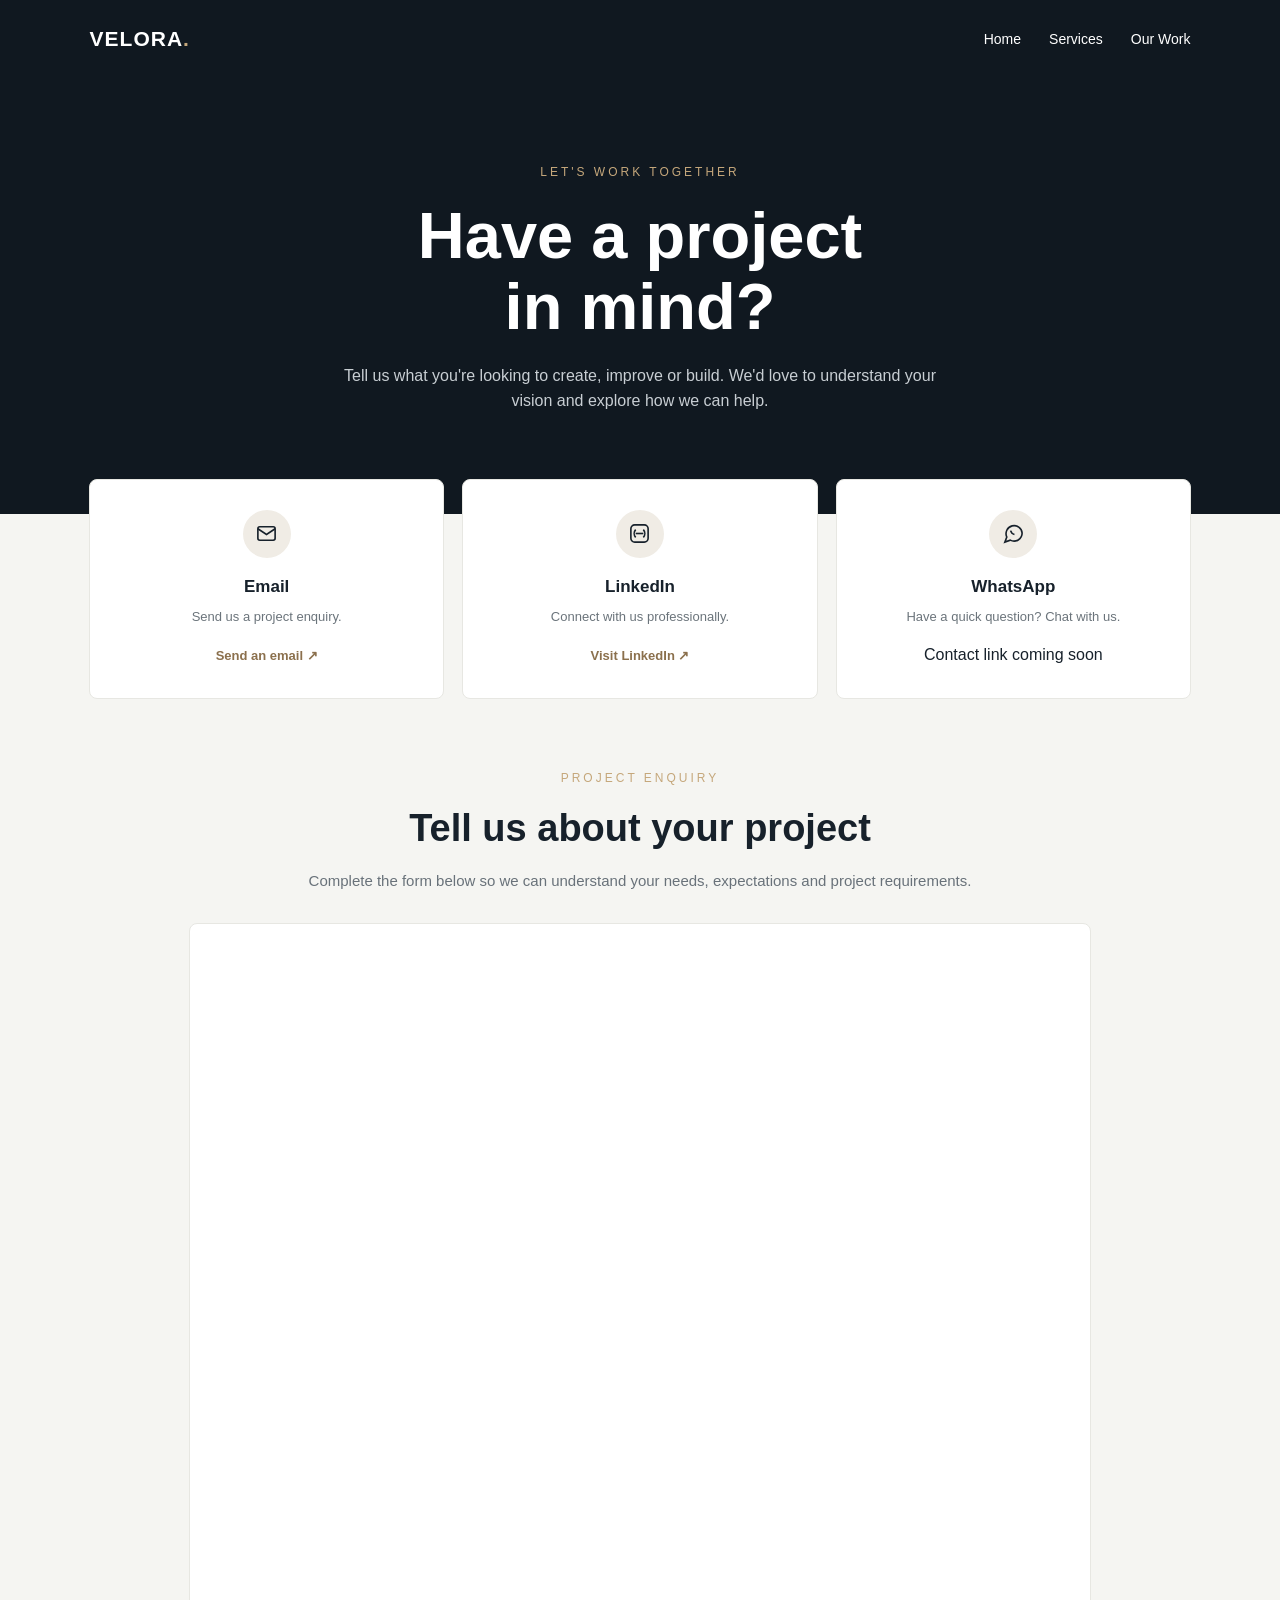
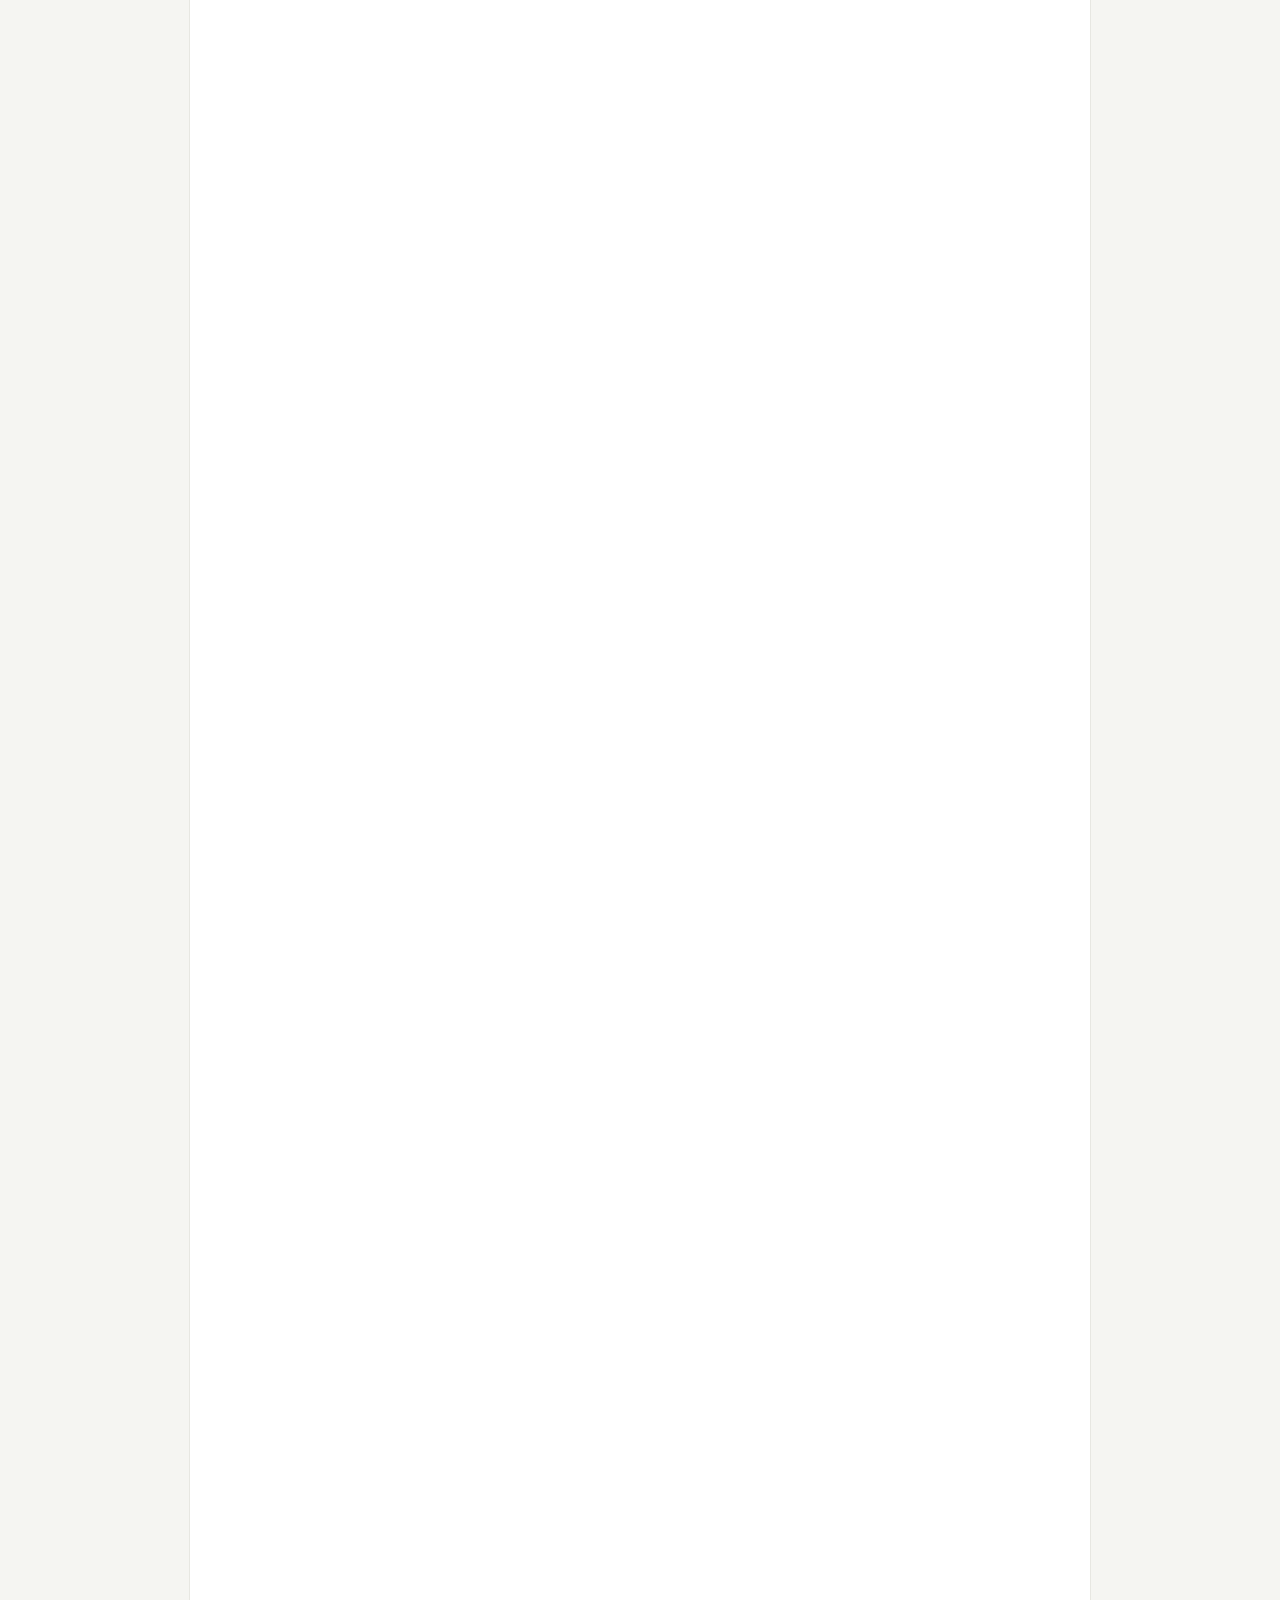
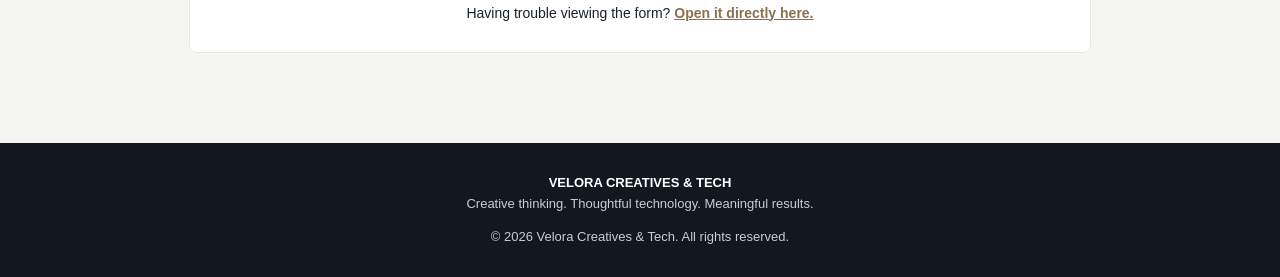
==== contact.html @ 0aeec61a "Create contact page This file contains the complete HTML structure for the contact page, including s" ====
<!DOCTYPE html>
<html lang="en">
<head>
  <meta charset="UTF-8">
  <meta name="viewport" content="width=device-width, initial-scale=1.0">
  <meta name="theme-color" content="#101820">
  <title>Contact | Velora Creatives & Tech</title>
  <meta name="description" content="Start a project with Velora Creatives & Tech. Tell us what you have in mind.">

  <style>
    * {
      margin: 0;
      padding: 0;
      box-sizing: border-box;
    }

    body {
      font-family: Arial, Helvetica, sans-serif;
      background: #f5f5f2;
      color: #17212b;
      line-height: 1.6;
    }

    a {
      color: inherit;
      text-decoration: none;
    }

    .navbar {
      background: #101820;
      color: #fff;
      padding: 22px 7%;
      display: flex;
      justify-content: space-between;
      align-items: center;
    }

    .logo {
      font-size: 21px;
      font-weight: 700;
      letter-spacing: 1px;
    }

    .logo span {
      color: #c5a77b;
    }

    .nav-links {
      display: flex;
      gap: 28px;
      font-size: 14px;
    }

    .nav-links a:hover {
      color: #c5a77b;
    }

    .hero {
      background: #101820;
      color: #fff;
      padding: 85px 7% 100px;
      text-align: center;
    }

    .eyebrow {
      color: #c5a77b;
      text-transform: uppercase;
      letter-spacing: 3px;
      font-size: 12px;
      margin-bottom: 18px;
    }

    .hero h1 {
      font-size: clamp(38px, 6vw, 65px);
      line-height: 1.1;
      margin-bottom: 20px;
    }

    .hero p {
      max-width: 600px;
      margin: auto;
      color: #c8ced3;
      font-size: 16px;
    }

    .contact-section {
      max-width: 1150px;
      margin: -35px auto 70px;
      padding: 0 24px;
      position: relative;
    }

    .contact-grid {
      display: grid;
      grid-template-columns: repeat(3, 1fr);
      gap: 18px;
    }

    .contact-card {
      background: #fff;
      padding: 30px 22px;
      border: 1px solid #e7e7e2;
      border-radius: 8px;
      text-align: center;
    }

    .contact-card .icon {
      width: 48px;
      height: 48px;
      margin: 0 auto 15px;
      display: grid;
      place-items: center;
      border-radius: 50%;
      background: #f0ece5;
      color: #17212b;
    }

    .contact-card svg {
      width: 23px;
      height: 23px;
    }

    .contact-card h3 {
      font-size: 17px;
      margin-bottom: 7px;
    }

    .contact-card p {
      color: #6b747b;
      font-size: 13px;
      margin-bottom: 14px;
    }

    .contact-card a.action {
      color: #8b704d;
      font-size: 13px;
      font-weight: 700;
    }

    .form-section {
      max-width: 950px;
      margin: 0 auto 90px;
      padding: 0 24px;
    }

    .form-heading {
      text-align: center;
      margin-bottom: 30px;
    }

    .form-heading .eyebrow {
      margin-bottom: 10px;
    }

    .form-heading h2 {
      font-size: clamp(27px, 4vw, 38px);
      margin-bottom: 10px;
    }

    .form-heading p {
      color: #69727a;
      font-size: 15px;
    }

    .form-container {
      background: #fff;
      border: 1px solid #e7e7e2;
      border-radius: 8px;
      overflow: hidden;
      padding: 12px;
    }

    .form-container iframe {
      display: block;
      width: 100%;
      min-height: 2250px;
      border: 0;
    }

    .form-fallback {
      text-align: center;
      padding: 16px;
      font-size: 14px;
    }

    .form-fallback a {
      color: #8b704d;
      font-weight: 700;
      text-decoration: underline;
    }

    footer {
      background: #101820;
      color: #c8ced3;
      padding: 30px 7%;
      text-align: center;
      font-size: 13px;
    }

    footer strong {
      color: #fff;
    }

    @media (max-width: 700px) {
      .navbar {
        padding: 18px 5%;
      }

      .nav-links {
        gap: 14px;
        font-size: 12px;
      }

      .logo {
        font-size: 17px;
      }

      .hero {
        padding: 70px 6% 85px;
      }

      .contact-grid {
        grid-template-columns: 1fr;
      }

      .contact-card {
        padding: 25px;
      }

      .form-container {
        padding: 5px;
      }

      .form-container iframe {
        min-height: 2400px;
      }
    }
  </style>
</head>

<body>

  <header class="navbar">
    <a href="index.html" class="logo">VELORA<span>.</span></a>

    <nav class="nav-links">
      <a href="index.html">Home</a>
      <a href="index.html#services">Services</a>
      <a href="index.html#work">Our Work</a>
    </nav>
  </header>

  <section class="hero">
    <div class="eyebrow">Let's work together</div>
    <h1>Have a project<br>in mind?</h1>
    <p>
      Tell us what you're looking to create, improve or build.
      We'd love to understand your vision and explore how we can help.
    </p>
  </section>

  <section class="contact-section">
    <div class="contact-grid">

      <div class="contact-card">
        <div class="icon">
          <svg viewBox="0 0 24 24" fill="none" stroke="currentColor" stroke-width="1.7">
            <rect x="3" y="5" width="18" height="14" rx="2"/>
            <path d="m3 7 9 6 9-6"/>
          </svg>
        </div>
        <h3>Email</h3>
        <p>Send us a project enquiry.</p>
        <a class="action" href="mailto:solutionolukayode@gmail.com">
          Send an email ↗
        </a>
      </div>

      <div class="contact-card">
        <div class="icon">
          <svg viewBox="0 0 24 24" fill="none" stroke="currentColor" stroke-width="1.7">
            <path d="M16 8a6 6 0 0 1 0 8"/>
            <path d="M8 8a6 6 0 0 0 0 8"/>
            <path d="M8 12h8"/>
            <rect x="3" y="3" width="18" height="18" rx="4"/>
          </svg>
        </div>
        <h3>LinkedIn</h3>
        <p>Connect with us professionally.</p>
        <a class="action"
           href="https://www.linkedin.com/in/joseph-olukayode-981398437"
           target="_blank" rel="noopener noreferrer">
          Visit LinkedIn ↗
        </a>
      </div>

      <div class="contact-card">
        <div class="icon">
          <svg viewBox="0 0 24 24" fill="none" stroke="currentColor" stroke-width="1.7">
            <path d="M21 11.5a8.4 8.4 0 0 1-12.4 7.4L3 21l2-5.3A8.4 8.4 0 1 1 21 11.5Z"/>
            <path d="M9 9c.5 2 2 3.5 4 4"/>
          </svg>
        </div>
        <h3>WhatsApp</h3>
        <p>Have a quick question? Chat with us.</p>
        <span class="action">Contact link coming soon</span>
      </div>

    </div>
  </section>

  <section class="form-section">
    <div class="form-heading">
      <div class="eyebrow">Project enquiry</div>
      <h2>Tell us about your project</h2>
      <p>
        Complete the form below so we can understand your needs,
        expectations and project requirements.
      </p>
    </div>

    <div class="form-container">
      <iframe
        src="https://docs.google.com/forms/d/e/1FAIpQLSfvWJuyEcjE95eQCV5N0lmaL0hWBazSmixBcFQhWLYFkh7MNA/viewform?embedded=true"
        title="Velora Creatives and Tech project enquiry form"
        loading="lazy">
        Loading…
      </iframe>

      <div class="form-fallback">
        Having trouble viewing the form?
        <a href="https://forms.gle/Egz8tkVQ38qZR79c8"
           target="_blank" rel="noopener noreferrer">
          Open it directly here.
        </a>
      </div>
    </div>
  </section>

  <footer>
    <p><strong>VELORA CREATIVES & TECH</strong></p>
    <p>Creative thinking. Thoughtful technology. Meaningful results.</p>
    <p style="margin-top: 12px;">© 2026 Velora Creatives & Tech. All rights reserved.</p>
  </footer>

</body>
</html>
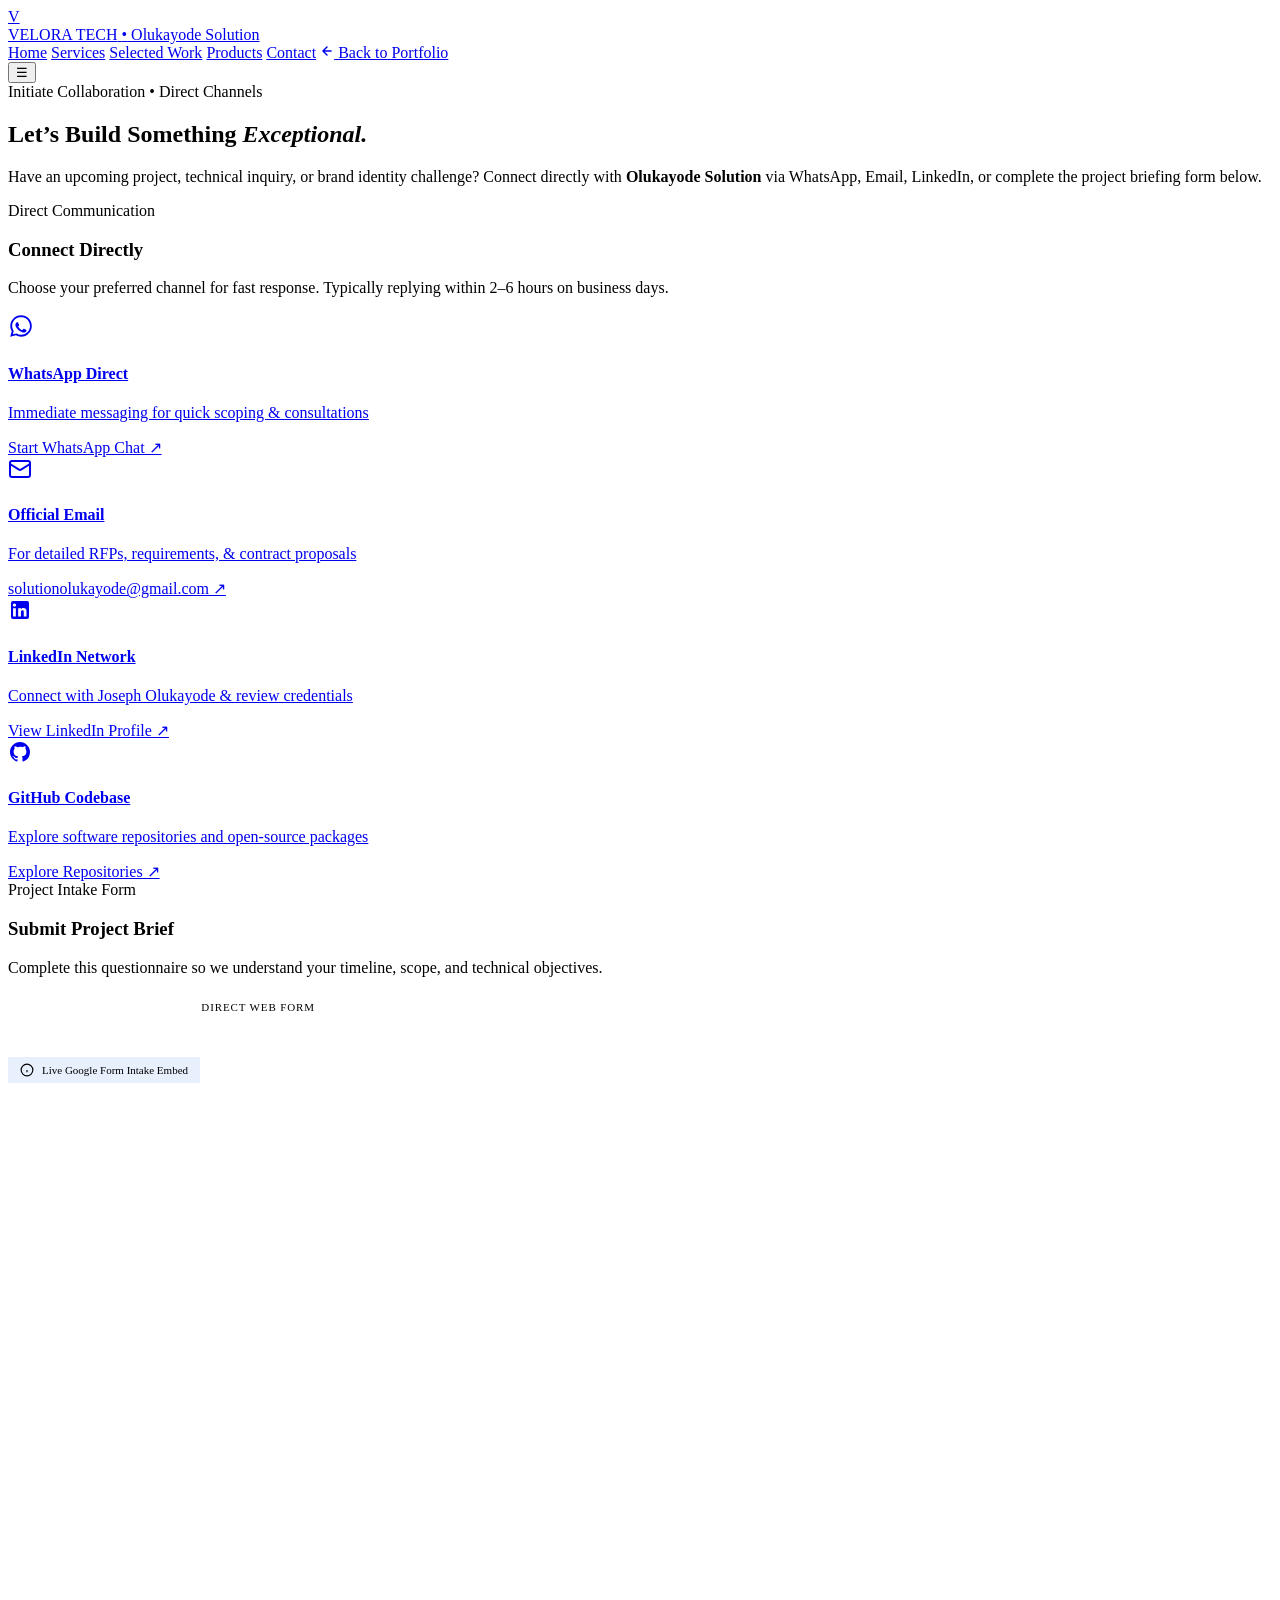
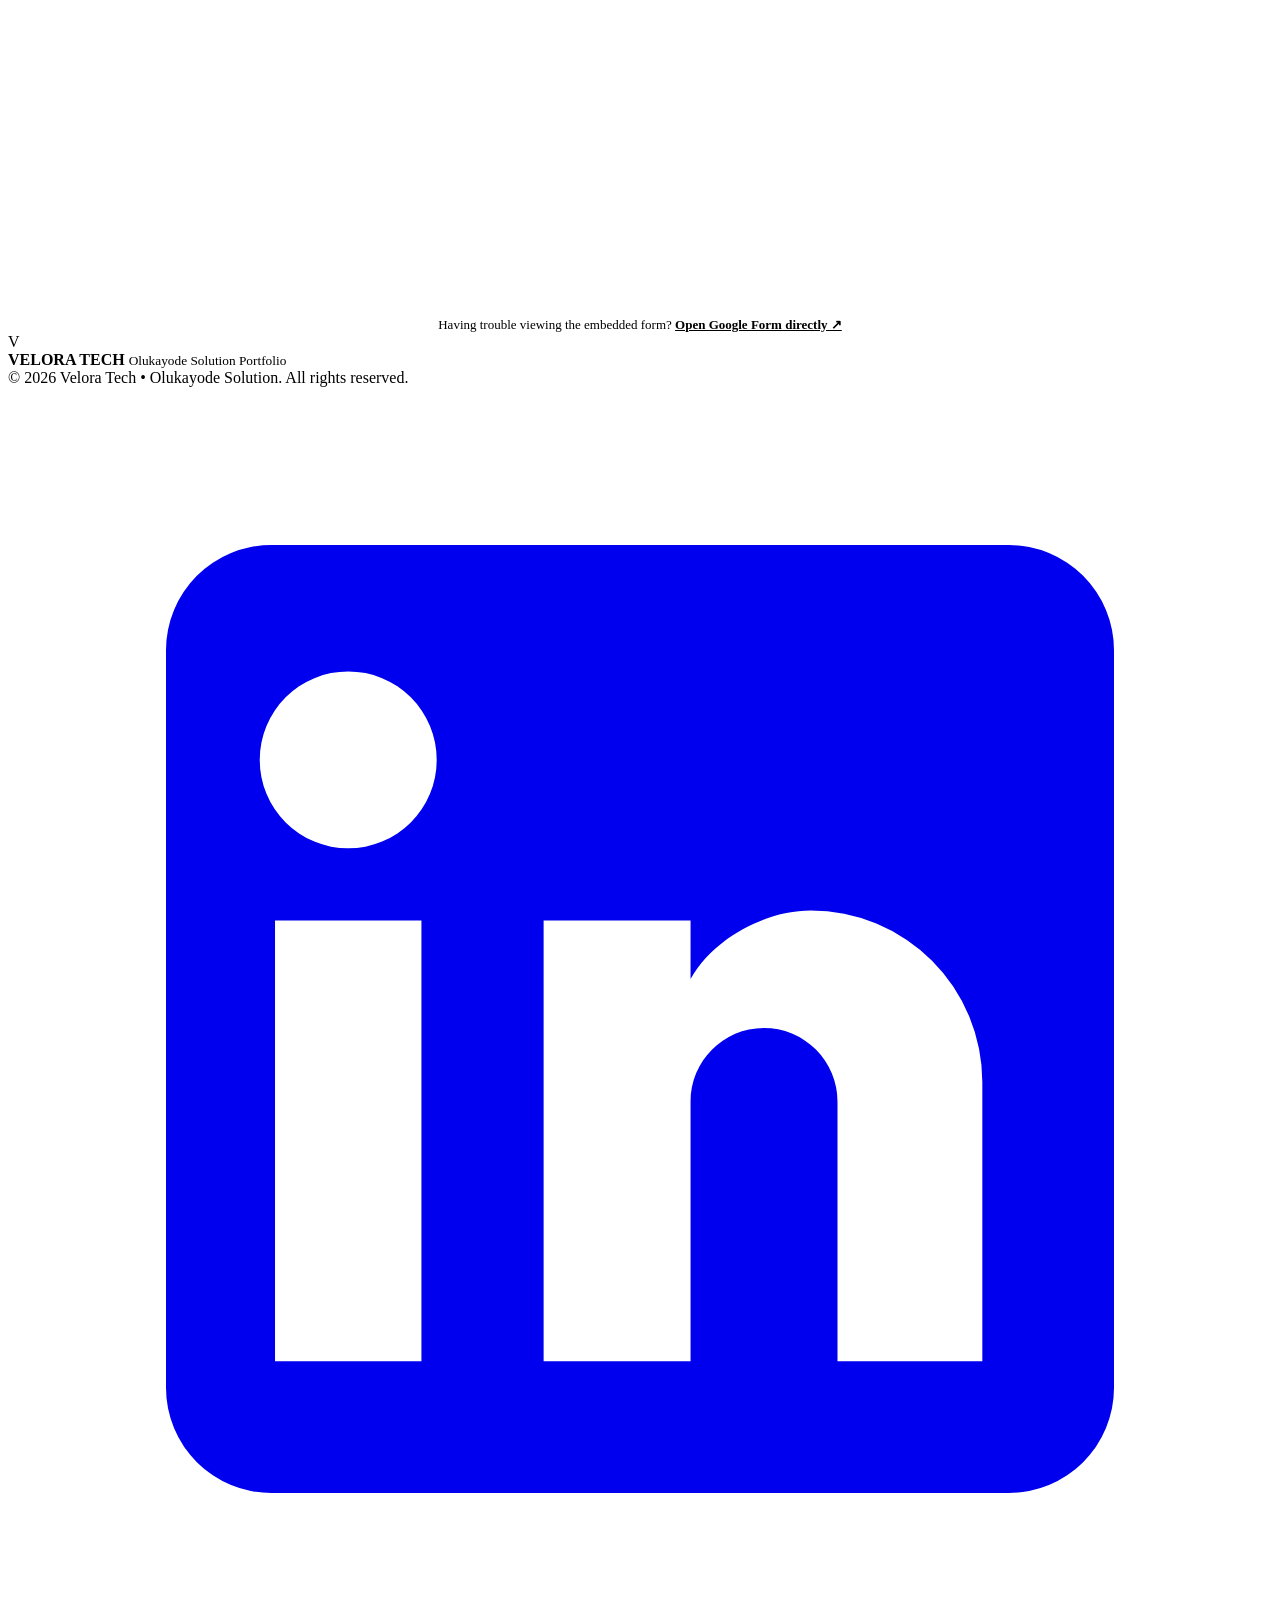
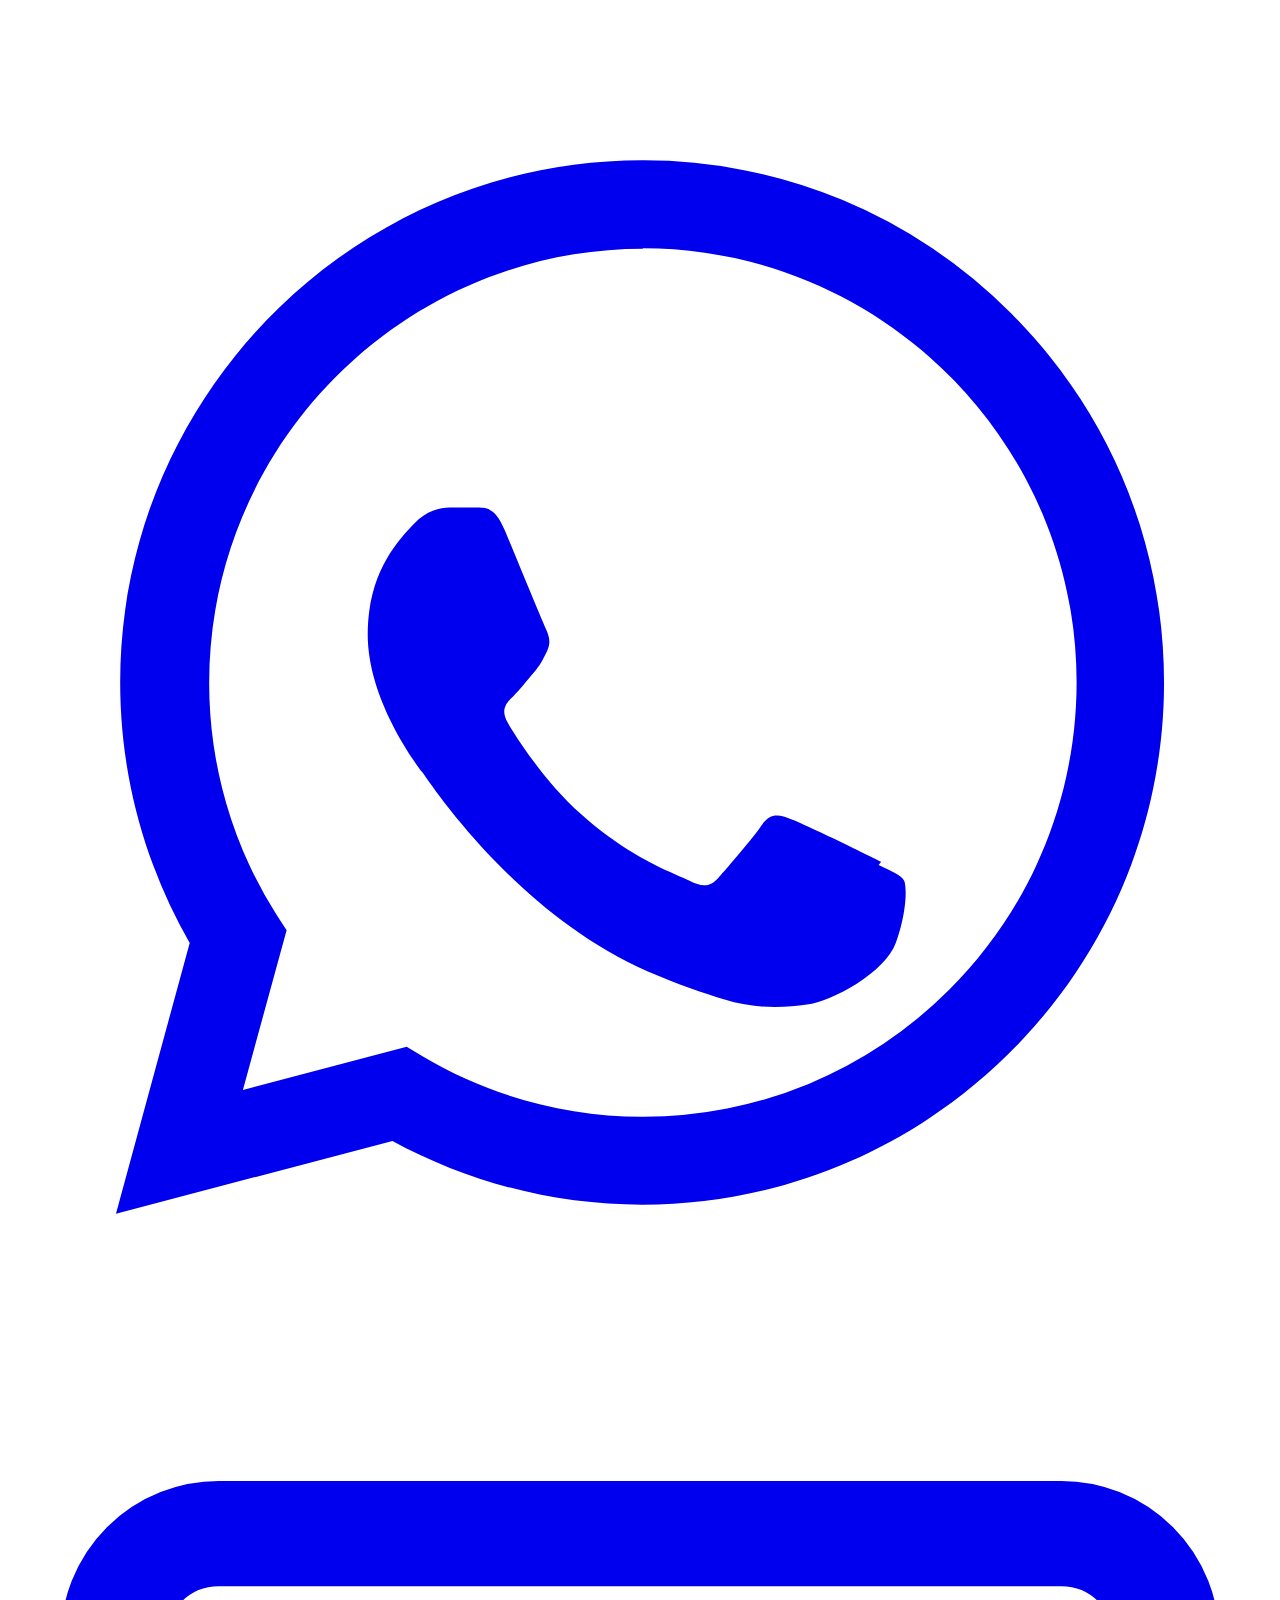
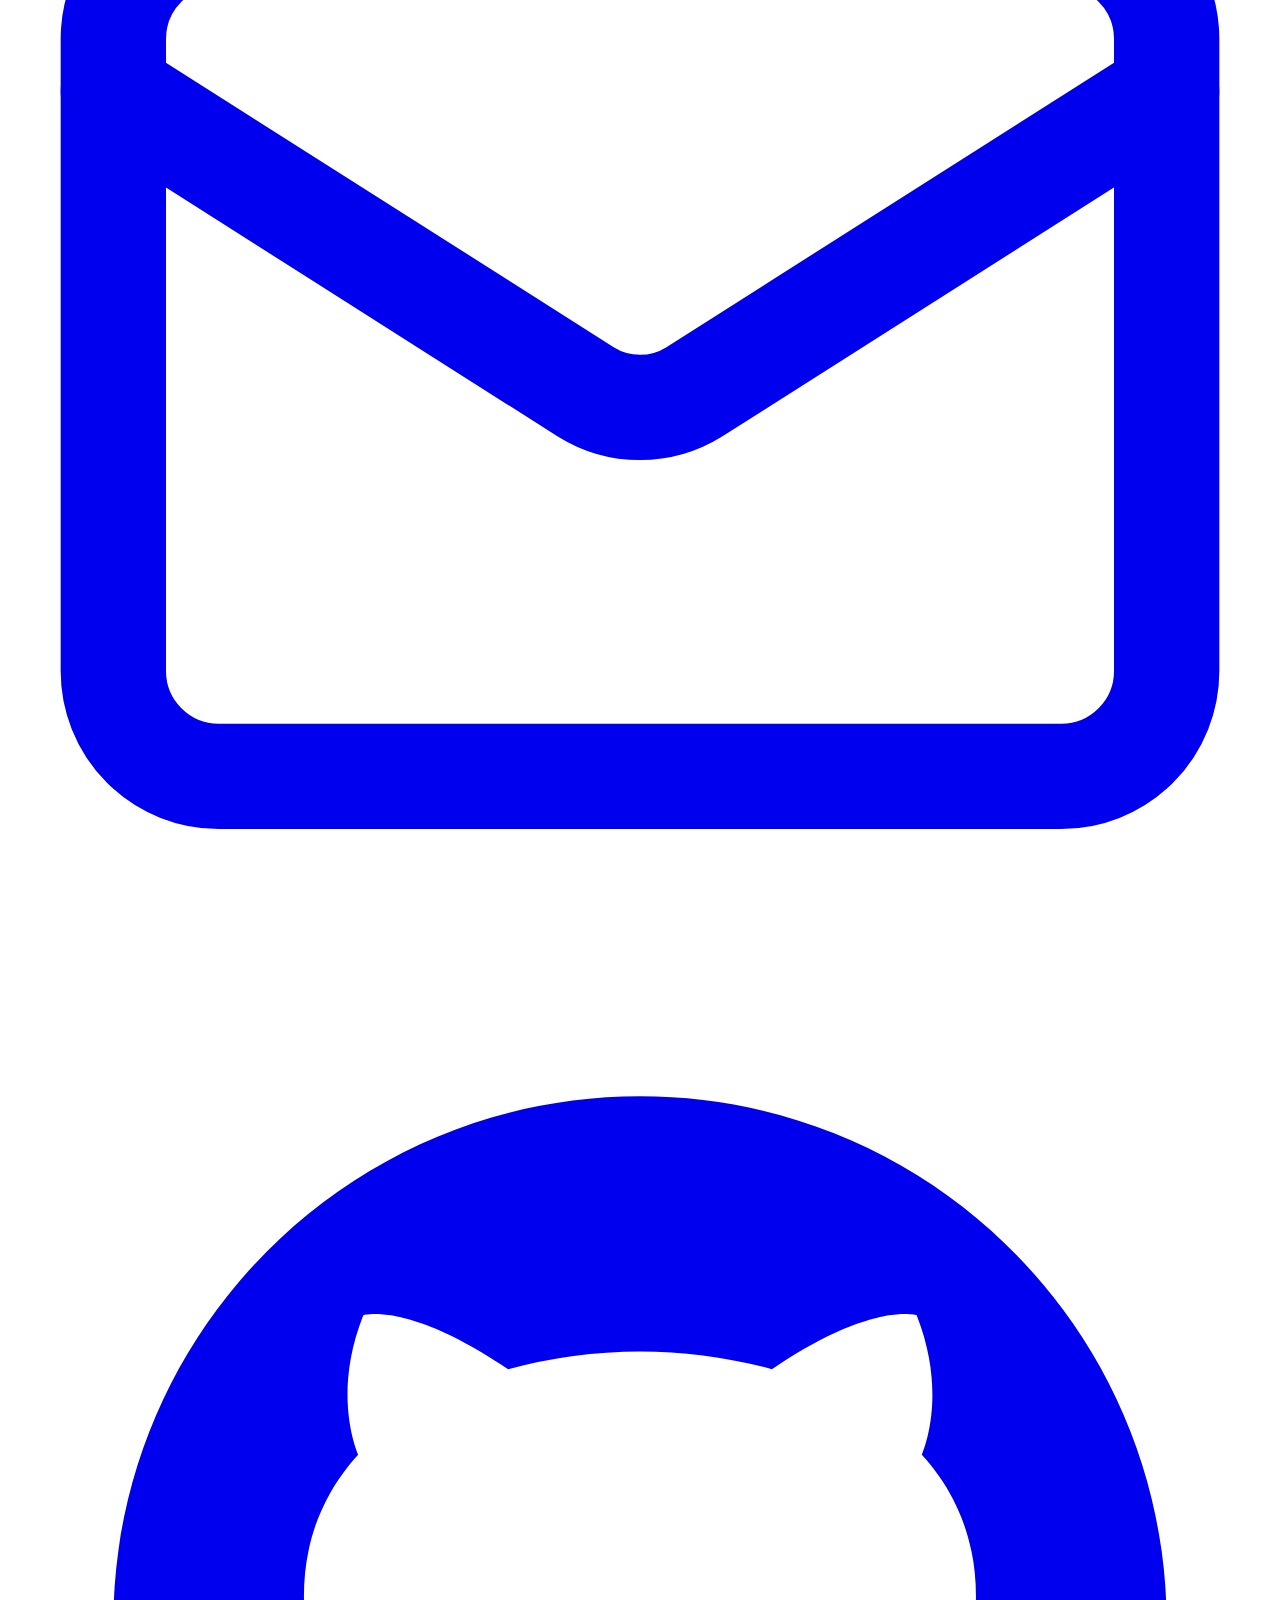
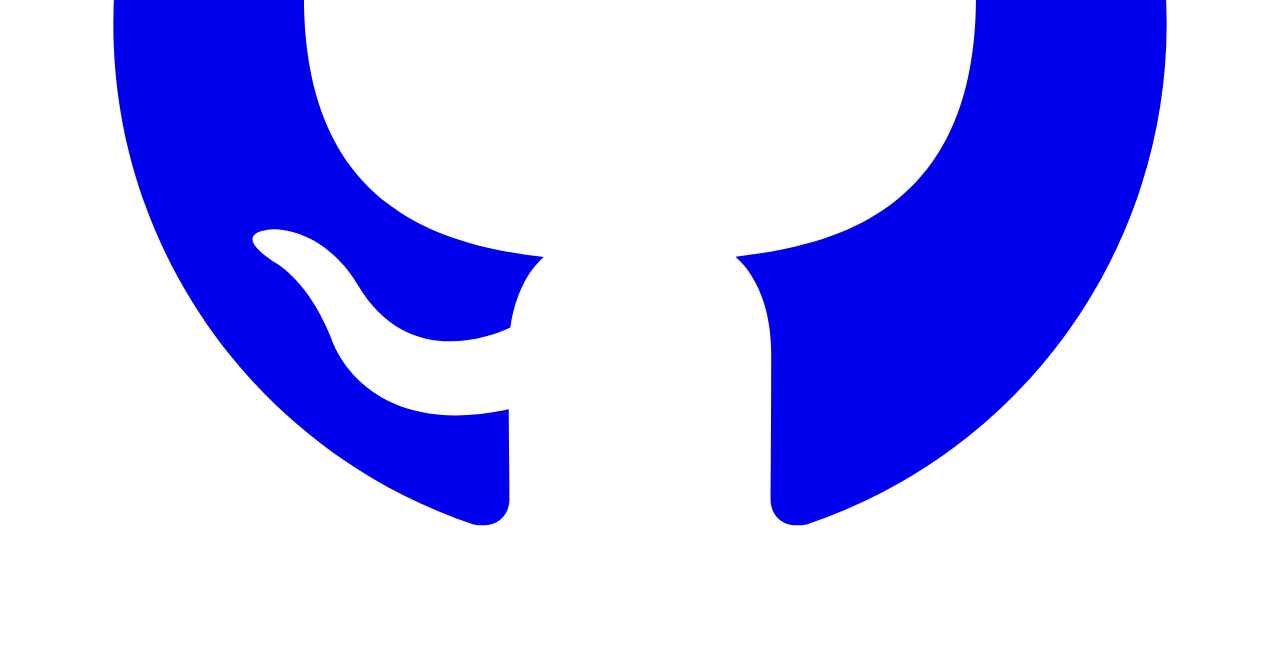
==== commit 468d5710: "Add files via upload" ====
--- a/contact.html
+++ b/contact.html
@@ -1,348 +1,372 @@
-
-<!DOCTYPE html>
+<!doctype html>
 <html lang="en">
 <head>
-  <meta charset="UTF-8">
-  <meta name="viewport" content="width=device-width, initial-scale=1.0">
-  <meta name="theme-color" content="#101820">
-  <title>Contact | Velora Creatives & Tech</title>
-  <meta name="description" content="Start a project with Velora Creatives & Tech. Tell us what you have in mind.">
-
+  <meta charset="utf-8">
+  <meta name="viewport" content="width=device-width, initial-scale=1">
+  <title>Contact — Velora Tech • Olukayode Solution</title>
+  <meta name="description" content="Get in touch with Olukayode Solution at Velora Tech. Fill out our project form or connect directly via WhatsApp, Email, and LinkedIn.">
+  <meta name="theme-color" content="#090d16">
+
+  <!-- Preconnect & Fonts -->
+  <link rel="preconnect" href="https://fonts.googleapis.com">
+  <link rel="preconnect" href="https://fonts.gstatic.com" crossorigin>
+  <link href="https://fonts.googleapis.com/css2?family=DM+Mono:wght@400;500&family=Manrope:wght@400;500;600;700;800&display=swap" rel="stylesheet">
+  
+  <!-- Main Stylesheet -->
+  <link rel="stylesheet" href="styles.css">
   <style>
-    * {
-      margin: 0;
-      padding: 0;
-      box-sizing: border-box;
-    }
-
-    body {
-      font-family: Arial, Helvetica, sans-serif;
-      background: #f5f5f2;
-      color: #17212b;
-      line-height: 1.6;
-    }
-
-    a {
-      color: inherit;
-      text-decoration: none;
-    }
-
-    .navbar {
-      background: #101820;
+    /* Tabs for Form Switching */
+    .form-tabs {
+      display: flex;
+      gap: 10px;
+      margin-bottom: 24px;
+      border-bottom: 1px solid var(--border);
+      padding-bottom: 12px;
+    }
+    .form-tab-btn {
+      padding: 8px 16px;
+      border-radius: var(--radius-sm);
+      font-family: var(--font-mono);
+      font-size: 11px;
+      letter-spacing: 0.08em;
+      text-transform: uppercase;
+      color: var(--text-muted);
+      border: 1px solid var(--border);
+      background: var(--bg-card);
+      transition: var(--transition);
+    }
+    .form-tab-btn.active,
+    .form-tab-btn:hover {
+      background: var(--accent);
       color: #fff;
-      padding: 22px 7%;
-      display: flex;
-      justify-content: space-between;
+      border-color: var(--accent-light);
+    }
+    .tab-content {
+      display: none;
+    }
+    .tab-content.active {
+      display: block;
+    }
+    .form-instruction-pill {
+      display: inline-flex;
       align-items: center;
-    }
-
-    .logo {
-      font-size: 21px;
-      font-weight: 700;
-      letter-spacing: 1px;
-    }
-
-    .logo span {
-      color: #c5a77b;
-    }
-
-    .nav-links {
-      display: flex;
-      gap: 28px;
-      font-size: 14px;
-    }
-
-    .nav-links a:hover {
-      color: #c5a77b;
-    }
-
-    .hero {
-      background: #101820;
-      color: #fff;
-      padding: 85px 7% 100px;
-      text-align: center;
-    }
-
-    .eyebrow {
-      color: #c5a77b;
-      text-transform: uppercase;
-      letter-spacing: 3px;
-      font-size: 12px;
-      margin-bottom: 18px;
-    }
-
-    .hero h1 {
-      font-size: clamp(38px, 6vw, 65px);
-      line-height: 1.1;
-      margin-bottom: 20px;
-    }
-
-    .hero p {
-      max-width: 600px;
-      margin: auto;
-      color: #c8ced3;
-      font-size: 16px;
-    }
-
-    .contact-section {
-      max-width: 1150px;
-      margin: -35px auto 70px;
-      padding: 0 24px;
-      position: relative;
-    }
-
-    .contact-grid {
-      display: grid;
-      grid-template-columns: repeat(3, 1fr);
-      gap: 18px;
-    }
-
-    .contact-card {
-      background: #fff;
-      padding: 30px 22px;
-      border: 1px solid #e7e7e2;
-      border-radius: 8px;
-      text-align: center;
-    }
-
-    .contact-card .icon {
-      width: 48px;
-      height: 48px;
-      margin: 0 auto 15px;
-      display: grid;
-      place-items: center;
-      border-radius: 50%;
-      background: #f0ece5;
-      color: #17212b;
-    }
-
-    .contact-card svg {
-      width: 23px;
-      height: 23px;
-    }
-
-    .contact-card h3 {
-      font-size: 17px;
-      margin-bottom: 7px;
-    }
-
-    .contact-card p {
-      color: #6b747b;
-      font-size: 13px;
-      margin-bottom: 14px;
-    }
-
-    .contact-card a.action {
-      color: #8b704d;
-      font-size: 13px;
-      font-weight: 700;
-    }
-
-    .form-section {
-      max-width: 950px;
-      margin: 0 auto 90px;
-      padding: 0 24px;
-    }
-
-    .form-heading {
-      text-align: center;
-      margin-bottom: 30px;
-    }
-
-    .form-heading .eyebrow {
-      margin-bottom: 10px;
-    }
-
-    .form-heading h2 {
-      font-size: clamp(27px, 4vw, 38px);
-      margin-bottom: 10px;
-    }
-
-    .form-heading p {
-      color: #69727a;
-      font-size: 15px;
-    }
-
-    .form-container {
-      background: #fff;
-      border: 1px solid #e7e7e2;
-      border-radius: 8px;
-      overflow: hidden;
-      padding: 12px;
-    }
-
-    .form-container iframe {
-      display: block;
-      width: 100%;
-      min-height: 2250px;
-      border: 0;
-    }
-
-    .form-fallback {
-      text-align: center;
-      padding: 16px;
-      font-size: 14px;
-    }
-
-    .form-fallback a {
-      color: #8b704d;
-      font-weight: 700;
-      text-decoration: underline;
-    }
-
-    footer {
-      background: #101820;
-      color: #c8ced3;
-      padding: 30px 7%;
-      text-align: center;
-      font-size: 13px;
-    }
-
-    footer strong {
-      color: #fff;
-    }
-
-    @media (max-width: 700px) {
-      .navbar {
-        padding: 18px 5%;
-      }
-
-      .nav-links {
-        gap: 14px;
-        font-size: 12px;
-      }
-
-      .logo {
-        font-size: 17px;
-      }
-
-      .hero {
-        padding: 70px 6% 85px;
-      }
-
-      .contact-grid {
-        grid-template-columns: 1fr;
-      }
-
-      .contact-card {
-        padding: 25px;
-      }
-
-      .form-container {
-        padding: 5px;
-      }
-
-      .form-container iframe {
-        min-height: 2400px;
-      }
+      gap: 8px;
+      padding: 6px 12px;
+      background: rgba(37, 99, 235, 0.1);
+      border: 1px solid var(--border-accent);
+      border-radius: var(--radius-sm);
+      font-size: 11px;
+      font-family: var(--font-mono);
+      color: var(--accent-light);
+      margin-bottom: 16px;
     }
   </style>
 </head>
-
 <body>
 
-  <header class="navbar">
-    <a href="index.html" class="logo">VELORA<span>.</span></a>
-
-    <nav class="nav-links">
-      <a href="index.html">Home</a>
-      <a href="index.html#services">Services</a>
-      <a href="index.html#work">Our Work</a>
+  <!-- Navigation -->
+  <header class="nav-wrap">
+    <nav class="nav">
+      <a class="brand" href="index.html" aria-label="Velora Tech — Olukayode Solution">
+        <span class="brand-mark">V</span>
+        <div class="brand-text-group">
+          <span class="brand-company">VELORA TECH</span>
+          <span class="brand-sep">•</span>
+          <span class="brand-name">Olukayode Solution</span>
+        </div>
+      </a>
+
+      <div class="nav-links" id="navLinks">
+        <a href="index.html">Home</a>
+        <a href="index.html#services">Services</a>
+        <a href="index.html#work">Selected Work</a>
+        <a href="index.html#products">Products</a>
+        <a href="contact.html" class="active">Contact</a>
+        <a class="nav-cta" href="index.html">
+          <svg viewBox="0 0 24 24" width="14" height="14" fill="none" stroke="currentColor" stroke-width="2.5" stroke-linecap="round" stroke-linejoin="round"><path d="M19 12H5M12 19l-7-7 7-7"/></svg>
+          <span>Back to Portfolio</span>
+        </a>
+      </div>
+
+      <button class="menu-toggle" id="menuToggle" aria-label="Toggle navigation" aria-expanded="false">☰</button>
     </nav>
   </header>
 
-  <section class="hero">
-    <div class="eyebrow">Let's work together</div>
-    <h1>Have a project<br>in mind?</h1>
-    <p>
-      Tell us what you're looking to create, improve or build.
-      We'd love to understand your vision and explore how we can help.
-    </p>
-  </section>
-
-  <section class="contact-section">
-    <div class="contact-grid">
-
-      <div class="contact-card">
-        <div class="icon">
-          <svg viewBox="0 0 24 24" fill="none" stroke="currentColor" stroke-width="1.7">
-            <rect x="3" y="5" width="18" height="14" rx="2"/>
-            <path d="m3 7 9 6 9-6"/>
-          </svg>
-        </div>
-        <h3>Email</h3>
-        <p>Send us a project enquiry.</p>
-        <a class="action" href="mailto:solutionolukayode@gmail.com">
-          Send an email ↗
-        </a>
+  <main>
+    <!-- Contact Hero Header -->
+    <section class="contact-hero">
+      <div class="eyebrow">
+        <span class="status-dot"></span>
+        <span>Initiate Collaboration • Direct Channels</span>
       </div>
-
-      <div class="contact-card">
-        <div class="icon">
-          <svg viewBox="0 0 24 24" fill="none" stroke="currentColor" stroke-width="1.7">
-            <path d="M16 8a6 6 0 0 1 0 8"/>
-            <path d="M8 8a6 6 0 0 0 0 8"/>
-            <path d="M8 12h8"/>
-            <rect x="3" y="3" width="18" height="18" rx="4"/>
-          </svg>
-        </div>
-        <h3>LinkedIn</h3>
-        <p>Connect with us professionally.</p>
-        <a class="action"
-           href="https://www.linkedin.com/in/joseph-olukayode-981398437"
-           target="_blank" rel="noopener noreferrer">
-          Visit LinkedIn ↗
-        </a>
-      </div>
-
-      <div class="contact-card">
-        <div class="icon">
-          <svg viewBox="0 0 24 24" fill="none" stroke="currentColor" stroke-width="1.7">
-            <path d="M21 11.5a8.4 8.4 0 0 1-12.4 7.4L3 21l2-5.3A8.4 8.4 0 1 1 21 11.5Z"/>
-            <path d="M9 9c.5 2 2 3.5 4 4"/>
-          </svg>
-        </div>
-        <h3>WhatsApp</h3>
-        <p>Have a quick question? Chat with us.</p>
-        <span class="action">Contact link coming soon</span>
-      </div>
-
+      <h1>
+        Let’s Build Something <em>Exceptional.</em>
+      </h1>
+      <p>
+        Have an upcoming project, technical inquiry, or brand identity challenge? 
+        Connect directly with <strong>Olukayode Solution</strong> via WhatsApp, Email, LinkedIn, or complete the project briefing form below.
+      </p>
+    </section>
+
+    <!-- Two-Column Contact Page Layout -->
+    <div class="contact-page-layout">
+      
+      <!-- Left Column: Direct Icon Channels (WhatsApp, Email, LinkedIn, GitHub) -->
+      <aside class="contact-channels-wrap">
+        <div class="channels-intro-box">
+          <div class="section-label">Direct Communication</div>
+          <h3>Connect Directly</h3>
+          <p>
+            Choose your preferred channel for fast response. Typically replying within 2–6 hours on business days.
+          </p>
+        </div>
+
+        <!-- WhatsApp Channel Card (Icon Driven) -->
+        <!-- Note: Update phone number with your actual digits if you wish: e.g., https://wa.me/234XXXXXXXXXX -->
+        <a class="channel-card whatsapp" href="https://wa.me/?text=Hello%20Olukayode,%20I'd%20like%20to%20discuss%20a%20project%20with%20Velora%20Tech" target="_blank" rel="noopener noreferrer" aria-label="Chat on WhatsApp">
+          <div class="channel-icon-large">
+            <svg viewBox="0 0 24 24" width="26" height="26" fill="currentColor">
+              <path d="M12.04 2c-5.46 0-9.91 4.45-9.91 9.91 0 1.75.46 3.45 1.32 4.95L2.05 22l5.25-1.38c1.45.79 3.08 1.21 4.74 1.21 5.46 0 9.91-4.45 9.91-9.91 0-2.65-1.03-5.14-2.9-7.01A9.82 9.82 0 0 0 12.04 2m.01 1.67c4.54 0 8.24 3.7 8.24 8.24 0 2.2-.86 4.28-2.42 5.84a8.19 8.19 0 0 1-5.82 2.41h-.01c-1.47 0-2.91-.4-4.17-1.15l-.3-.18-3.11.82.83-3.03-.2-.31a8.19 8.19 0 0 1-1.27-4.39c0-4.54 3.7-8.24 8.24-8.24m4.52 11.64c-.25-.13-1.48-.73-1.71-.81-.23-.09-.4-.13-.57.13-.17.25-.66.81-.81.98-.15.17-.3.19-.55.06-.25-.13-1.07-.39-2.04-1.25-.75-.67-1.26-1.5-1.41-1.75-.15-.25-.02-.39.11-.51.11-.11.25-.29.38-.44.12-.14.17-.24.25-.4.09-.17.04-.31-.02-.44-.06-.13-.57-1.37-.78-1.87-.2-.49-.41-.42-.57-.43h-.48c-.17 0-.44.06-.67.31-.23.25-.88.86-.88 2.1s.9 2.44 1.03 2.61c.13.17 1.77 2.7 4.29 3.79.6.26 1.07.41 1.44.53.6.19 1.15.16 1.58.1.48-.07 1.48-.6 1.69-1.18.21-.58.21-1.08.15-1.18-.06-.1-.23-.17-.48-.29z"/>
+            </svg>
+          </div>
+          <div class="channel-info">
+            <h4>WhatsApp Direct</h4>
+            <p>Immediate messaging for quick scoping &amp; consultations</p>
+            <span class="channel-action-hint">Start WhatsApp Chat ↗</span>
+          </div>
+        </a>
+
+        <!-- Email Channel Card (Icon Driven) -->
+        <a class="channel-card" href="mailto:solutionolukayode@gmail.com?subject=Project%20Inquiry%20via%20Velora%20Tech" aria-label="Send Email">
+          <div class="channel-icon-large">
+            <svg viewBox="0 0 24 24" width="24" height="24" fill="none" stroke="currentColor" stroke-width="2" stroke-linecap="round" stroke-linejoin="round">
+              <rect width="20" height="16" x="2" y="4" rx="2"/><path d="m22 7-8.97 5.7a1.94 1.94 0 0 1-2.06 0L2 7"/>
+            </svg>
+          </div>
+          <div class="channel-info">
+            <h4>Official Email</h4>
+            <p>For detailed RFPs, requirements, &amp; contract proposals</p>
+            <span class="channel-action-hint">solutionolukayode@gmail.com ↗</span>
+          </div>
+        </a>
+
+        <!-- LinkedIn Channel Card (Icon Driven) -->
+        <a class="channel-card linkedin" href="https://www.linkedin.com/in/joseph-olukayode-981398437" target="_blank" rel="noopener noreferrer" aria-label="View LinkedIn Profile">
+          <div class="channel-icon-large">
+            <svg viewBox="0 0 24 24" width="24" height="24" fill="currentColor">
+              <path d="M19 3a2 2 0 0 1 2 2v14a2 2 0 0 1-2 2H5a2 2 0 0 1-2-2V5a2 2 0 0 1 2-2h14m-.5 15.5v-5.3a3.26 3.26 0 0 0-3.26-3.26c-.85 0-1.84.52-2.28 1.3v-1.11h-2.79v8.37h2.79v-4.93c0-.77.62-1.4 1.39-1.4a1.4 1.4 0 0 1 1.4 1.4v4.93h2.75M6.46 8.76a1.68 1.68 0 1 0 0-3.36 1.68 1.68 0 0 0 0 3.36m1.39 9.74v-8.37H5.07v8.37z"/>
+            </svg>
+          </div>
+          <div class="channel-info">
+            <h4>LinkedIn Network</h4>
+            <p>Connect with Joseph Olukayode &amp; review credentials</p>
+            <span class="channel-action-hint">View LinkedIn Profile ↗</span>
+          </div>
+        </a>
+
+        <!-- GitHub Channel Card (Icon Driven) -->
+        <a class="channel-card" href="https://github.com/solution0-0/velora-creatives-tech" target="_blank" rel="noopener noreferrer" aria-label="View GitHub Repositories">
+          <div class="channel-icon-large">
+            <svg viewBox="0 0 24 24" width="24" height="24" fill="currentColor">
+              <path d="M12 2C6.477 2 2 6.484 2 12.017c0 4.425 2.865 8.18 6.839 9.504.5.092.682-.217.682-.483 0-.237-.008-.868-.013-1.703-2.782.605-3.369-1.343-3.369-1.343-.454-1.158-1.11-1.466-1.11-1.466-.908-.62.069-.608.069-.608 1.003.07 1.53 1.032 1.53 1.032.892 1.53 2.341 1.088 2.91.832.092-.647.35-1.088.636-1.338-2.22-.253-4.555-1.113-4.555-4.951 0-1.093.39-1.988 1.029-2.688-.103-.253-.446-1.272.098-2.65 0 0 .84-.27 2.75 1.026A9.564 9.564 0 0 1 12 6.844c.85.004 1.705.115 2.504.337 1.909-1.296 2.747-1.027 2.747-1.027.546 1.379.202 2.398.1 2.651.64.7 1.028 1.595 1.028 2.688 0 3.848-2.339 4.695-4.566 4.943.359.309.678.92.678 1.855 0 1.338-.012 2.419-.012 2.747 0 .268.18.58.688.482A10.019 10.019 0 0 0 22 12.017C22 6.484 17.522 2 12 2z"/>
+            </svg>
+          </div>
+          <div class="channel-info">
+            <h4>GitHub Codebase</h4>
+            <p>Explore software repositories and open-source packages</p>
+            <span class="channel-action-hint">Explore Repositories ↗</span>
+          </div>
+        </a>
+      </aside>
+
+      <!-- Right Column: Project Briefing Form (Google Form & Direct Form Option) -->
+      <section class="form-shell">
+        <div class="form-shell-head">
+          <div class="section-label">Project Intake Form</div>
+          <h3>Submit Project Brief</h3>
+          <p>Complete this questionnaire so we understand your timeline, scope, and technical objectives.</p>
+        </div>
+
+        <!-- Form Switcher Tabs -->
+        <div class="form-tabs">
+          <button class="form-tab-btn active" id="tabGoogleFormBtn" onclick="switchFormTab('google')">Google Form Embed</button>
+          <button class="form-tab-btn" id="tabNativeFormBtn" onclick="switchFormTab('native')">Direct Web Form</button>
+        </div>
+
+        <!-- Tab 1: Google Form Container -->
+        <div class="tab-content active" id="tabGoogleForm">
+          <div class="form-instruction-pill">
+            <svg viewBox="0 0 24 24" width="14" height="14" fill="none" stroke="currentColor" stroke-width="2"><circle cx="12" cy="12" r="10"/><line x1="12" y1="16" x2="12" y2="12"/><line x1="12" y1="8" x2="12.01" y2="8"/></svg>
+            <span>Live Google Form Intake Embed</span>
+          </div>
+
+          <!-- 
+            ====================================================================
+            GOOGLE FORM EMBED
+            ====================================================================
+          -->
+          <div class="google-form-container">
+            <iframe 
+              src="https://docs.google.com/forms/d/e/1FAIpQLSfvWJuyEcjE95eQCV5N0lmaL0hWBazSmixBcFQhWLYFkh7MNA/viewform?embedded=true" 
+              width="100%" 
+              height="800" 
+              frameborder="0" 
+              marginheight="0" 
+              marginwidth="0"
+              title="Velora Tech Project Inquiry Google Form">
+              Loading Google Form…
+            </iframe>
+          </div>
+          <div style="text-align: center; margin-top: 14px; font-size: 13px; color: var(--text-muted);">
+            Having trouble viewing the embedded form? 
+            <a href="https://forms.gle/Egz8tkVQ38qZR79c8" target="_blank" rel="noopener noreferrer" style="color: var(--accent-light); font-weight: 700; text-decoration: underline;">
+              Open Google Form directly ↗
+            </a>
+          </div>
+        </div>
+
+        <!-- Tab 2: Direct Interactive Native Form (Instant Fallback) -->
+        <div class="tab-content" id="tabNativeForm">
+          <form id="projectInquiryForm" onsubmit="handleNativeFormSubmit(event)">
+            <div class="form-group-row">
+              <div class="form-group">
+                <label for="clientName">Full Name *</label>
+                <input type="text" id="clientName" class="form-control" placeholder="e.g. Alexander Vance" required>
+              </div>
+              <div class="form-group">
+                <label for="clientEmail">Email Address *</label>
+                <input type="email" id="clientEmail" class="form-control" placeholder="alexander@company.com" required>
+              </div>
+            </div>
+
+            <div class="form-group-row">
+              <div class="form-group">
+                <label for="projectType">Service Requirement *</label>
+                <select id="projectType" class="form-control" required>
+                  <option value="" disabled selected>Select service</option>
+                  <option value="web-development">Web Design &amp; Development</option>
+                  <option value="software-solutions">Custom Software &amp; APIs</option>
+                  <option value="brand-identity">Brand Identity &amp; Design System</option>
+                  <option value="visual-media">Photography &amp; Visual Content</option>
+                  <option value="digital-product">Digital Products / Toolkits</option>
+                  <option value="consultation">Technical Consultation</option>
+                </select>
+              </div>
+              <div class="form-group">
+                <label for="projectBudget">Estimated Budget (USD)</label>
+                <select id="projectBudget" class="form-control">
+                  <option value="starter">$1,000 – $3,000</option>
+                  <option value="growth" selected>$3,000 – $7,500</option>
+                  <option value="enterprise">$7,500 – $20,000+</option>
+                  <option value="retainer">Monthly Retainer</option>
+                </select>
+              </div>
+            </div>
+
+            <div class="form-group">
+              <label for="projectDetails">Project Summary &amp; Objectives *</label>
+              <textarea id="projectDetails" class="form-control" placeholder="Tell us about the project goals, deliverables, target audience, and desired launch timeline..." required></textarea>
+            </div>
+
+            <button type="submit" class="form-submit-btn">
+              <span>Send Project Brief</span>
+              <svg viewBox="0 0 24 24" width="16" height="16" fill="none" stroke="currentColor" stroke-width="2.5" stroke-linecap="round" stroke-linejoin="round"><path d="M5 12h14M12 5l7 7-7 7"/></svg>
+            </button>
+            <div id="formSuccessMessage" style="display:none; margin-top: 16px; padding: 12px; background: rgba(16,185,129,0.1); border: 1px solid #10b981; border-radius: 6px; color: #10b981; font-size: 13px; text-align: center;">
+              Thank you! Your project brief has been logged. Olukayode will follow up shortly.
+            </div>
+          </form>
+        </div>
+
+      </section>
     </div>
-  </section>
-
-  <section class="form-section">
-    <div class="form-heading">
-      <div class="eyebrow">Project enquiry</div>
-      <h2>Tell us about your project</h2>
-      <p>
-        Complete the form below so we can understand your needs,
-        expectations and project requirements.
-      </p>
-    </div>
-
-    <div class="form-container">
-      <iframe
-        src="https://docs.google.com/forms/d/e/1FAIpQLSfvWJuyEcjE95eQCV5N0lmaL0hWBazSmixBcFQhWLYFkh7MNA/viewform?embedded=true"
-        title="Velora Creatives and Tech project enquiry form"
-        loading="lazy">
-        Loading…
-      </iframe>
-
-      <div class="form-fallback">
-        Having trouble viewing the form?
-        <a href="https://forms.gle/Egz8tkVQ38qZR79c8"
-           target="_blank" rel="noopener noreferrer">
-          Open it directly here.
-        </a>
+  </main>
+
+  <!-- Footer with Social Icons -->
+  <footer class="footer">
+    <div class="footer-brand">
+      <span class="brand-mark">V</span>
+      <div>
+        <strong>VELORA TECH</strong>
+        <small>Olukayode Solution Portfolio</small>
       </div>
     </div>
-  </section>
-
-  <footer>
-    <p><strong>VELORA CREATIVES & TECH</strong></p>
-    <p>Creative thinking. Thoughtful technology. Meaningful results.</p>
-    <p style="margin-top: 12px;">© 2026 Velora Creatives & Tech. All rights reserved.</p>
+
+    <div class="footer-copy">
+      © 2026 Velora Tech • Olukayode Solution. All rights reserved.
+    </div>
+
+    <!-- LinkedIn, WhatsApp, Email, GitHub Icons -->
+    <div class="social-icon-bar">
+      <!-- LinkedIn Icon -->
+      <a class="social-icon-link" href="https://www.linkedin.com/in/joseph-olukayode-981398437" target="_blank" rel="noopener noreferrer" aria-label="Connect on LinkedIn" data-tooltip="LinkedIn">
+        <svg viewBox="0 0 24 24" fill="currentColor">
+          <path d="M19 3a2 2 0 0 1 2 2v14a2 2 0 0 1-2 2H5a2 2 0 0 1-2-2V5a2 2 0 0 1 2-2h14m-.5 15.5v-5.3a3.26 3.26 0 0 0-3.26-3.26c-.85 0-1.84.52-2.28 1.3v-1.11h-2.79v8.37h2.79v-4.93c0-.77.62-1.4 1.39-1.4a1.4 1.4 0 0 1 1.4 1.4v4.93h2.75M6.46 8.76a1.68 1.68 0 1 0 0-3.36 1.68 1.68 0 0 0 0 3.36m1.39 9.74v-8.37H5.07v8.37z"/>
+        </svg>
+      </a>
+
+      <!-- WhatsApp Icon -->
+      <a class="social-icon-link" href="https://wa.me/?text=Hello%20Olukayode,%20I'm%20reaching%20out%20via%20Velora%20Tech" target="_blank" rel="noopener noreferrer" aria-label="Chat on WhatsApp" data-tooltip="WhatsApp">
+        <svg viewBox="0 0 24 24" fill="currentColor">
+          <path d="M12.04 2c-5.46 0-9.91 4.45-9.91 9.91 0 1.75.46 3.45 1.32 4.95L2.05 22l5.25-1.38c1.45.79 3.08 1.21 4.74 1.21 5.46 0 9.91-4.45 9.91-9.91 0-2.65-1.03-5.14-2.9-7.01A9.82 9.82 0 0 0 12.04 2m.01 1.67c4.54 0 8.24 3.7 8.24 8.24 0 2.2-.86 4.28-2.42 5.84a8.19 8.19 0 0 1-5.82 2.41h-.01c-1.47 0-2.91-.4-4.17-1.15l-.3-.18-3.11.82.83-3.03-.2-.31a8.19 8.19 0 0 1-1.27-4.39c0-4.54 3.7-8.24 8.24-8.24m4.52 11.64c-.25-.13-1.48-.73-1.71-.81-.23-.09-.4-.13-.57.13-.17.25-.66.81-.81.98-.15.17-.3.19-.55.06-.25-.13-1.07-.39-2.04-1.25-.75-.67-1.26-1.5-1.41-1.75-.15-.25-.02-.39.11-.51.11-.11.25-.29.38-.44.12-.14.17-.24.25-.4.09-.17.04-.31-.02-.44-.06-.13-.57-1.37-.78-1.87-.2-.49-.41-.42-.57-.43h-.48c-.17 0-.44.06-.67.31-.23.25-.88.86-.88 2.1s.9 2.44 1.03 2.61c.13.17 1.77 2.7 4.29 3.79.6.26 1.07.41 1.44.53.6.19 1.15.16 1.58.1.48-.07 1.48-.6 1.69-1.18.21-.58.21-1.08.15-1.18-.06-.1-.23-.17-.48-.29z"/>
+        </svg>
+      </a>
+
+      <!-- Email Icon -->
+      <a class="social-icon-link" href="mailto:solutionolukayode@gmail.com?subject=Project%20Inquiry%20via%20Velora%20Tech" aria-label="Send an Email" data-tooltip="Email">
+        <svg viewBox="0 0 24 24" fill="none" stroke="currentColor" stroke-width="2" stroke-linecap="round" stroke-linejoin="round">
+          <rect width="20" height="16" x="2" y="4" rx="2"/><path d="m22 7-8.97 5.7a1.94 1.94 0 0 1-2.06 0L2 7"/>
+        </svg>
+      </a>
+
+      <!-- GitHub Icon -->
+      <a class="social-icon-link" href="https://github.com/solution0-0/velora-creatives-tech" target="_blank" rel="noopener noreferrer" aria-label="View GitHub" data-tooltip="GitHub">
+        <svg viewBox="0 0 24 24" fill="currentColor">
+          <path d="M12 2C6.477 2 2 6.484 2 12.017c0 4.425 2.865 8.18 6.839 9.504.5.092.682-.217.682-.483 0-.237-.008-.868-.013-1.703-2.782.605-3.369-1.343-3.369-1.343-.454-1.158-1.11-1.466-1.11-1.466-.908-.62.069-.608.069-.608 1.003.07 1.53 1.032 1.53 1.032.892 1.53 2.341 1.088 2.91.832.092-.647.35-1.088.636-1.338-2.22-.253-4.555-1.113-4.555-4.951 0-1.093.39-1.988 1.029-2.688-.103-.253-.446-1.272.098-2.65 0 0 .84-.27 2.75 1.026A9.564 9.564 0 0 1 12 6.844c.85.004 1.705.115 2.504.337 1.909-1.296 2.747-1.027 2.747-1.027.546 1.379.202 2.398.1 2.651.64.7 1.028 1.595 1.028 2.688 0 3.848-2.339 4.695-4.566 4.943.359.309.678.92.678 1.855 0 1.338-.012 2.419-.012 2.747 0 .268.18.58.688.482A10.019 10.019 0 0 0 22 12.017C22 6.484 17.522 2 12 2z"/>
+        </svg>
+      </a>
+    </div>
   </footer>
 
+  <!-- Scripts -->
+  <script>
+    const menuToggle = document.getElementById('menuToggle');
+    const navLinks = document.getElementById('navLinks');
+    
+    if (menuToggle && navLinks) {
+      menuToggle.addEventListener('click', () => {
+        const isOpen = navLinks.classList.toggle('open');
+        menuToggle.setAttribute('aria-expanded', String(isOpen));
+      });
+    }
+
+    function switchFormTab(type) {
+      const googleBtn = document.getElementById('tabGoogleFormBtn');
+      const nativeBtn = document.getElementById('tabNativeFormBtn');
+      const googleTab = document.getElementById('tabGoogleForm');
+      const nativeTab = document.getElementById('tabNativeForm');
+
+      if (type === 'google') {
+        googleBtn.classList.add('active');
+        nativeBtn.classList.remove('active');
+        googleTab.classList.add('active');
+        nativeTab.classList.remove('active');
+      } else {
+        nativeBtn.classList.add('active');
+        googleBtn.classList.remove('active');
+        nativeTab.classList.add('active');
+        googleTab.classList.remove('active');
+      }
+    }
+
+    function handleNativeFormSubmit(event) {
+      event.preventDefault();
+      const msg = document.getElementById('formSuccessMessage');
+      if (msg) {
+        msg.style.display = 'block';
+        event.target.reset();
+      }
+    }
+  </script>
 </body>
 </html>
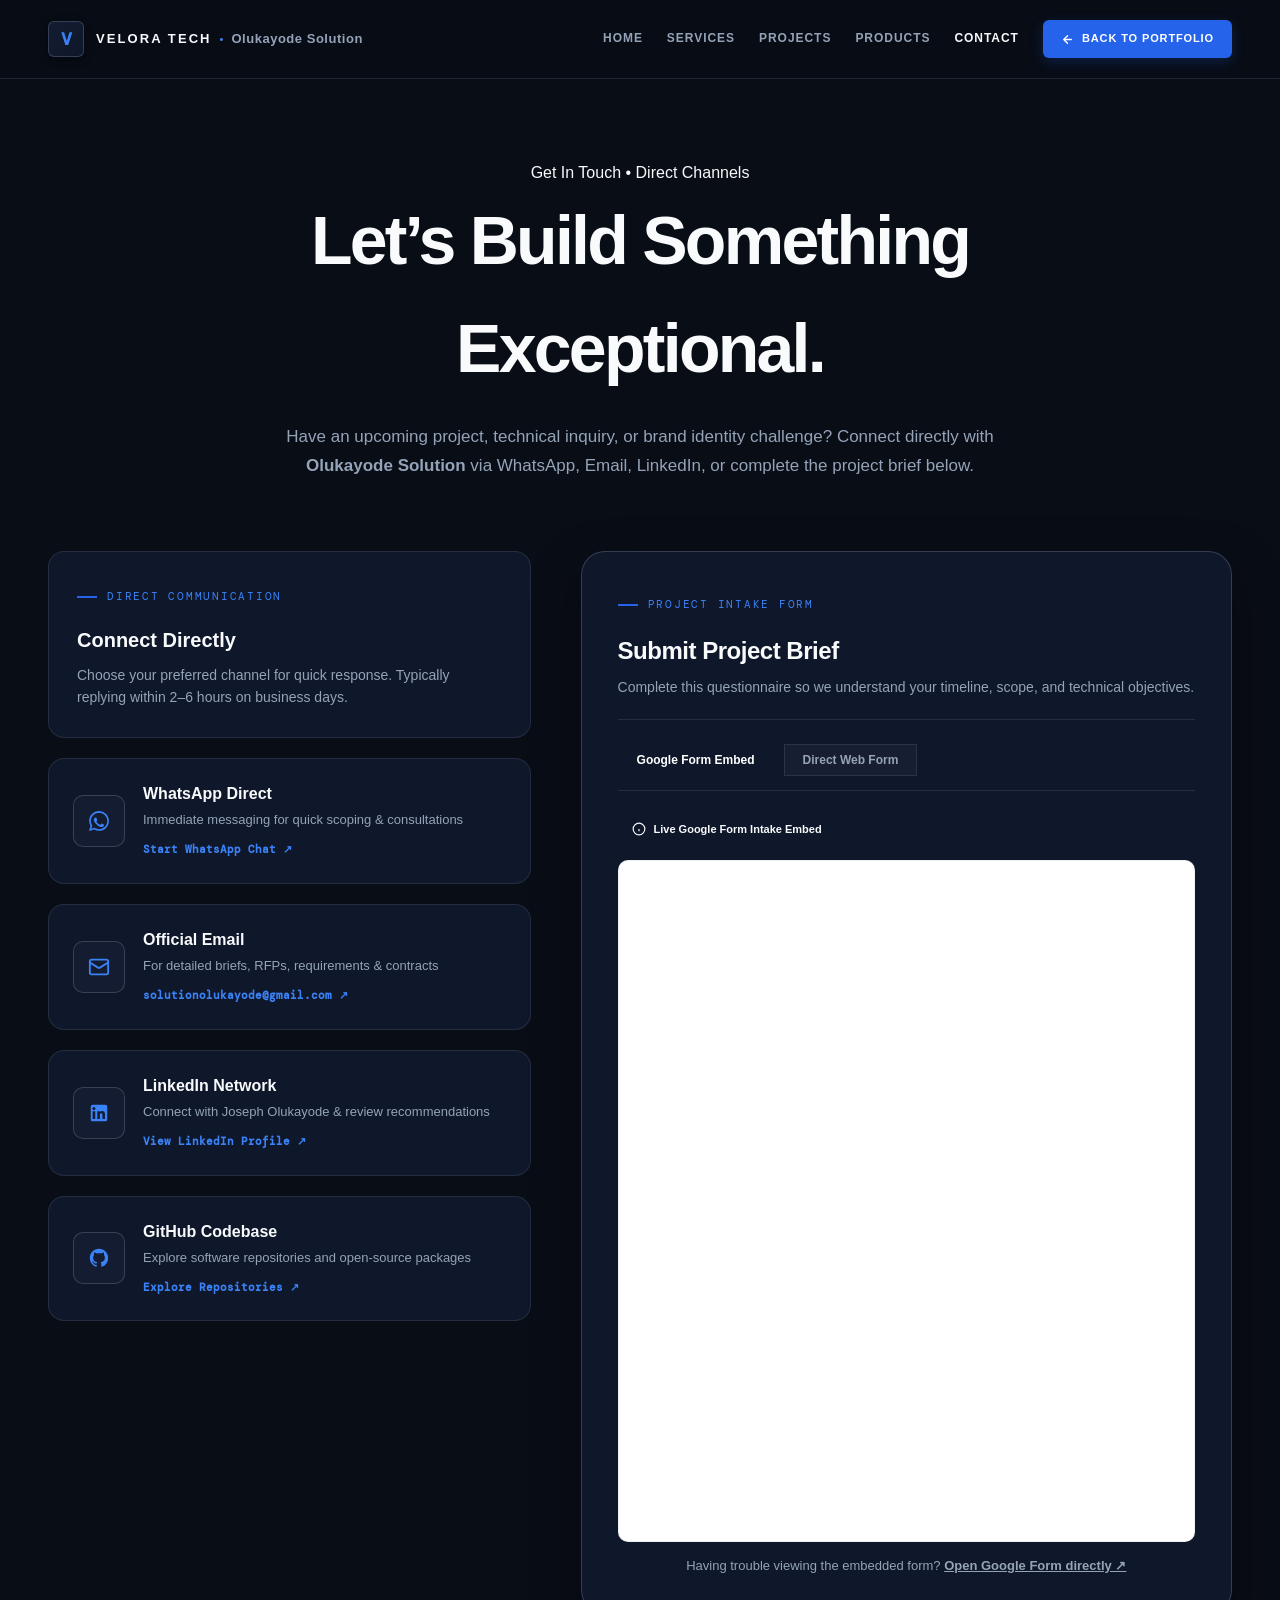
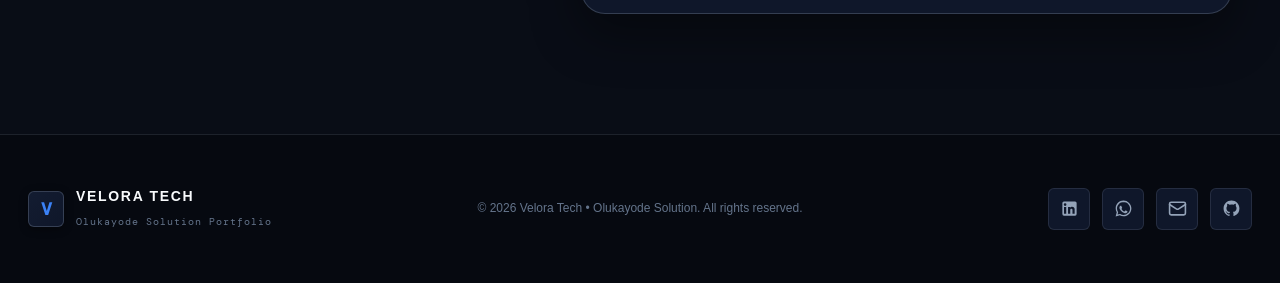
==== commit bf94e1ea: "Add files via upload" ====
--- a/contact.html
+++ b/contact.html
@@ -10,36 +10,34 @@
   <!-- Preconnect & Fonts -->
   <link rel="preconnect" href="https://fonts.googleapis.com">
   <link rel="preconnect" href="https://fonts.gstatic.com" crossorigin>
-  <link href="https://fonts.googleapis.com/css2?family=DM+Mono:wght@400;500&family=Manrope:wght@400;500;600;700;800&display=swap" rel="stylesheet">
+  <link href="https://fonts.googleapis.com/css2?family=DM+Mono:wght@400;500&family=Inter:wght@400;500;600;700;800;900&display=swap" rel="stylesheet">
   
-  <!-- Main Stylesheet -->
+  <!-- Stylesheet -->
   <link rel="stylesheet" href="styles.css">
   <style>
-    /* Tabs for Form Switching */
     .form-tabs {
       display: flex;
       gap: 10px;
       margin-bottom: 24px;
       border-bottom: 1px solid var(--border);
-      padding-bottom: 12px;
+      padding-bottom: 14px;
     }
     .form-tab-btn {
-      padding: 8px 16px;
-      border-radius: var(--radius-sm);
-      font-family: var(--font-mono);
-      font-size: 11px;
-      letter-spacing: 0.08em;
-      text-transform: uppercase;
+      padding: 8px 18px;
+      border-radius: var(--radius-full);
+      font-size: 12px;
+      font-weight: 600;
       color: var(--text-muted);
       border: 1px solid var(--border);
-      background: var(--bg-card);
+      background: rgba(255, 255, 255, 0.03);
       transition: var(--transition);
     }
     .form-tab-btn.active,
     .form-tab-btn:hover {
-      background: var(--accent);
+      background: var(--gradient-primary);
       color: #fff;
-      border-color: var(--accent-light);
+      border-color: transparent;
+      box-shadow: 0 4px 14px var(--gradient-glow);
     }
     .tab-content {
       display: none;
@@ -51,18 +49,21 @@
       display: inline-flex;
       align-items: center;
       gap: 8px;
-      padding: 6px 12px;
-      background: rgba(37, 99, 235, 0.1);
-      border: 1px solid var(--border-accent);
-      border-radius: var(--radius-sm);
+      padding: 6px 14px;
+      background: var(--pill-bg);
+      border: 1px solid var(--pill-border);
+      border-radius: var(--radius-full);
       font-size: 11px;
-      font-family: var(--font-mono);
-      color: var(--accent-light);
+      font-weight: 600;
+      color: var(--primary);
       margin-bottom: 16px;
     }
   </style>
 </head>
 <body>
+
+  <!-- Ambient Light -->
+  <div class="ambient-glow-top" aria-hidden="true"></div>
 
   <!-- Navigation -->
   <header class="nav-wrap">
@@ -79,11 +80,11 @@
       <div class="nav-links" id="navLinks">
         <a href="index.html">Home</a>
         <a href="index.html#services">Services</a>
-        <a href="index.html#work">Selected Work</a>
+        <a href="index.html#work">Projects</a>
         <a href="index.html#products">Products</a>
         <a href="contact.html" class="active">Contact</a>
         <a class="nav-cta" href="index.html">
-          <svg viewBox="0 0 24 24" width="14" height="14" fill="none" stroke="currentColor" stroke-width="2.5" stroke-linecap="round" stroke-linejoin="round"><path d="M19 12H5M12 19l-7-7 7-7"/></svg>
+          <svg viewBox="0 0 24 24" width="13" height="13" fill="none" stroke="currentColor" stroke-width="2.5" stroke-linecap="round" stroke-linejoin="round"><path d="M19 12H5M12 19l-7-7 7-7"/></svg>
           <span>Back to Portfolio</span>
         </a>
       </div>
@@ -95,16 +96,16 @@
   <main>
     <!-- Contact Hero Header -->
     <section class="contact-hero">
-      <div class="eyebrow">
+      <div class="eyebrow-pill">
         <span class="status-dot"></span>
-        <span>Initiate Collaboration • Direct Channels</span>
+        <span>Get In Touch • Direct Channels</span>
       </div>
       <h1>
-        Let’s Build Something <em>Exceptional.</em>
+        Let’s Build Something <span class="gradient-text">Exceptional.</span>
       </h1>
       <p>
         Have an upcoming project, technical inquiry, or brand identity challenge? 
-        Connect directly with <strong>Olukayode Solution</strong> via WhatsApp, Email, LinkedIn, or complete the project briefing form below.
+        Connect directly with <strong>Olukayode Solution</strong> via WhatsApp, Email, LinkedIn, or complete the project brief below.
       </p>
     </section>
 
@@ -117,15 +118,14 @@
           <div class="section-label">Direct Communication</div>
           <h3>Connect Directly</h3>
           <p>
-            Choose your preferred channel for fast response. Typically replying within 2–6 hours on business days.
+            Choose your preferred channel for quick response. Typically replying within 2–6 hours on business days.
           </p>
         </div>
 
         <!-- WhatsApp Channel Card (Icon Driven) -->
-        <!-- Note: Update phone number with your actual digits if you wish: e.g., https://wa.me/234XXXXXXXXXX -->
         <a class="channel-card whatsapp" href="https://wa.me/?text=Hello%20Olukayode,%20I'd%20like%20to%20discuss%20a%20project%20with%20Velora%20Tech" target="_blank" rel="noopener noreferrer" aria-label="Chat on WhatsApp">
           <div class="channel-icon-large">
-            <svg viewBox="0 0 24 24" width="26" height="26" fill="currentColor">
+            <svg viewBox="0 0 24 24" width="24" height="24" fill="currentColor">
               <path d="M12.04 2c-5.46 0-9.91 4.45-9.91 9.91 0 1.75.46 3.45 1.32 4.95L2.05 22l5.25-1.38c1.45.79 3.08 1.21 4.74 1.21 5.46 0 9.91-4.45 9.91-9.91 0-2.65-1.03-5.14-2.9-7.01A9.82 9.82 0 0 0 12.04 2m.01 1.67c4.54 0 8.24 3.7 8.24 8.24 0 2.2-.86 4.28-2.42 5.84a8.19 8.19 0 0 1-5.82 2.41h-.01c-1.47 0-2.91-.4-4.17-1.15l-.3-.18-3.11.82.83-3.03-.2-.31a8.19 8.19 0 0 1-1.27-4.39c0-4.54 3.7-8.24 8.24-8.24m4.52 11.64c-.25-.13-1.48-.73-1.71-.81-.23-.09-.4-.13-.57.13-.17.25-.66.81-.81.98-.15.17-.3.19-.55.06-.25-.13-1.07-.39-2.04-1.25-.75-.67-1.26-1.5-1.41-1.75-.15-.25-.02-.39.11-.51.11-.11.25-.29.38-.44.12-.14.17-.24.25-.4.09-.17.04-.31-.02-.44-.06-.13-.57-1.37-.78-1.87-.2-.49-.41-.42-.57-.43h-.48c-.17 0-.44.06-.67.31-.23.25-.88.86-.88 2.1s.9 2.44 1.03 2.61c.13.17 1.77 2.7 4.29 3.79.6.26 1.07.41 1.44.53.6.19 1.15.16 1.58.1.48-.07 1.48-.6 1.69-1.18.21-.58.21-1.08.15-1.18-.06-.1-.23-.17-.48-.29z"/>
             </svg>
           </div>
@@ -139,13 +139,13 @@
         <!-- Email Channel Card (Icon Driven) -->
         <a class="channel-card" href="mailto:solutionolukayode@gmail.com?subject=Project%20Inquiry%20via%20Velora%20Tech" aria-label="Send Email">
           <div class="channel-icon-large">
-            <svg viewBox="0 0 24 24" width="24" height="24" fill="none" stroke="currentColor" stroke-width="2" stroke-linecap="round" stroke-linejoin="round">
+            <svg viewBox="0 0 24 24" width="22" height="22" fill="none" stroke="currentColor" stroke-width="2" stroke-linecap="round" stroke-linejoin="round">
               <rect width="20" height="16" x="2" y="4" rx="2"/><path d="m22 7-8.97 5.7a1.94 1.94 0 0 1-2.06 0L2 7"/>
             </svg>
           </div>
           <div class="channel-info">
             <h4>Official Email</h4>
-            <p>For detailed RFPs, requirements, &amp; contract proposals</p>
+            <p>For detailed briefs, RFPs, requirements &amp; contracts</p>
             <span class="channel-action-hint">solutionolukayode@gmail.com ↗</span>
           </div>
         </a>
@@ -153,13 +153,13 @@
         <!-- LinkedIn Channel Card (Icon Driven) -->
         <a class="channel-card linkedin" href="https://www.linkedin.com/in/joseph-olukayode-981398437" target="_blank" rel="noopener noreferrer" aria-label="View LinkedIn Profile">
           <div class="channel-icon-large">
-            <svg viewBox="0 0 24 24" width="24" height="24" fill="currentColor">
+            <svg viewBox="0 0 24 24" width="22" height="22" fill="currentColor">
               <path d="M19 3a2 2 0 0 1 2 2v14a2 2 0 0 1-2 2H5a2 2 0 0 1-2-2V5a2 2 0 0 1 2-2h14m-.5 15.5v-5.3a3.26 3.26 0 0 0-3.26-3.26c-.85 0-1.84.52-2.28 1.3v-1.11h-2.79v8.37h2.79v-4.93c0-.77.62-1.4 1.39-1.4a1.4 1.4 0 0 1 1.4 1.4v4.93h2.75M6.46 8.76a1.68 1.68 0 1 0 0-3.36 1.68 1.68 0 0 0 0 3.36m1.39 9.74v-8.37H5.07v8.37z"/>
             </svg>
           </div>
           <div class="channel-info">
             <h4>LinkedIn Network</h4>
-            <p>Connect with Joseph Olukayode &amp; review credentials</p>
+            <p>Connect with Joseph Olukayode &amp; review recommendations</p>
             <span class="channel-action-hint">View LinkedIn Profile ↗</span>
           </div>
         </a>
@@ -167,7 +167,7 @@
         <!-- GitHub Channel Card (Icon Driven) -->
         <a class="channel-card" href="https://github.com/solution0-0/velora-creatives-tech" target="_blank" rel="noopener noreferrer" aria-label="View GitHub Repositories">
           <div class="channel-icon-large">
-            <svg viewBox="0 0 24 24" width="24" height="24" fill="currentColor">
+            <svg viewBox="0 0 24 24" width="22" height="22" fill="currentColor">
               <path d="M12 2C6.477 2 2 6.484 2 12.017c0 4.425 2.865 8.18 6.839 9.504.5.092.682-.217.682-.483 0-.237-.008-.868-.013-1.703-2.782.605-3.369-1.343-3.369-1.343-.454-1.158-1.11-1.466-1.11-1.466-.908-.62.069-.608.069-.608 1.003.07 1.53 1.032 1.53 1.032.892 1.53 2.341 1.088 2.91.832.092-.647.35-1.088.636-1.338-2.22-.253-4.555-1.113-4.555-4.951 0-1.093.39-1.988 1.029-2.688-.103-.253-.446-1.272.098-2.65 0 0 .84-.27 2.75 1.026A9.564 9.564 0 0 1 12 6.844c.85.004 1.705.115 2.504.337 1.909-1.296 2.747-1.027 2.747-1.027.546 1.379.202 2.398.1 2.651.64.7 1.028 1.595 1.028 2.688 0 3.848-2.339 4.695-4.566 4.943.359.309.678.92.678 1.855 0 1.338-.012 2.419-.012 2.747 0 .268.18.58.688.482A10.019 10.019 0 0 0 22 12.017C22 6.484 17.522 2 12 2z"/>
             </svg>
           </div>
@@ -179,7 +179,7 @@
         </a>
       </aside>
 
-      <!-- Right Column: Project Briefing Form (Google Form & Direct Form Option) -->
+      <!-- Right Column: Project Briefing Form -->
       <section class="form-shell">
         <div class="form-shell-head">
           <div class="section-label">Project Intake Form</div>
@@ -200,11 +200,6 @@
             <span>Live Google Form Intake Embed</span>
           </div>
 
-          <!-- 
-            ====================================================================
-            GOOGLE FORM EMBED
-            ====================================================================
-          -->
           <div class="google-form-container">
             <iframe 
               src="https://docs.google.com/forms/d/e/1FAIpQLSfvWJuyEcjE95eQCV5N0lmaL0hWBazSmixBcFQhWLYFkh7MNA/viewform?embedded=true" 
@@ -219,7 +214,7 @@
           </div>
           <div style="text-align: center; margin-top: 14px; font-size: 13px; color: var(--text-muted);">
             Having trouble viewing the embedded form? 
-            <a href="https://forms.gle/Egz8tkVQ38qZR79c8" target="_blank" rel="noopener noreferrer" style="color: var(--accent-light); font-weight: 700; text-decoration: underline;">
+            <a href="https://forms.gle/Egz8tkVQ38qZR79c8" target="_blank" rel="noopener noreferrer" style="color: var(--primary); font-weight: 700; text-decoration: underline;">
               Open Google Form directly ↗
             </a>
           </div>
@@ -270,9 +265,9 @@
 
             <button type="submit" class="form-submit-btn">
               <span>Send Project Brief</span>
-              <svg viewBox="0 0 24 24" width="16" height="16" fill="none" stroke="currentColor" stroke-width="2.5" stroke-linecap="round" stroke-linejoin="round"><path d="M5 12h14M12 5l7 7-7 7"/></svg>
+              <svg viewBox="0 0 24 24" width="15" height="15" fill="none" stroke="currentColor" stroke-width="2.5" stroke-linecap="round" stroke-linejoin="round"><path d="M5 12h14M12 5l7 7-7 7"/></svg>
             </button>
-            <div id="formSuccessMessage" style="display:none; margin-top: 16px; padding: 12px; background: rgba(16,185,129,0.1); border: 1px solid #10b981; border-radius: 6px; color: #10b981; font-size: 13px; text-align: center;">
+            <div id="formSuccessMessage" style="display:none; margin-top: 16px; padding: 12px; background: rgba(16,185,129,0.1); border: 1px solid #10b981; border-radius: 8px; color: #10b981; font-size: 13px; text-align: center;">
               Thank you! Your project brief has been logged. Olukayode will follow up shortly.
             </div>
           </form>
--- a/styles.css
+++ b/styles.css
@@ -0,0 +1,1415 @@
+/* ==========================================================================
+   VELORA TECH — Olukayode Solution Portfolio
+   Executive, Serious & Official Corporate Dark Theme
+   ========================================================================== */
+
+:root {
+  /* Serious, Official Color Palette */
+  --bg-main: #090d16;
+  --bg-surface: #0f172a;
+  --bg-card: #131c31;
+  --bg-card-hover: #18243e;
+  --bg-glass: rgba(15, 23, 42, 0.85);
+
+  --border: rgba(148, 163, 184, 0.16);
+  --border-light: rgba(148, 163, 184, 0.28);
+  --border-accent: rgba(37, 99, 235, 0.4);
+
+  --text-main: #f8fafc;
+  --text-muted: #94a3b8;
+  --text-dim: #64748b;
+
+  /* Executive Cobalt / Royal Blue Accent */
+  --accent: #2563eb;
+  --accent-light: #3b82f6;
+  --accent-dark: #1d4ed8;
+  --accent-glow: rgba(37, 99, 235, 0.22);
+  --accent-subtle: rgba(37, 99, 235, 0.12);
+
+  /* Success & Status */
+  --status-active: #10b981;
+  --status-glow: rgba(16, 185, 129, 0.25);
+
+  /* Typography */
+  --font-main: 'Manrope', -apple-system, BlinkMacSystemFont, 'Segoe UI', Roboto, sans-serif;
+  --font-mono: 'DM Mono', monospace;
+  --font-serif: Georgia, 'Times New Roman', serif;
+
+  --radius-sm: 6px;
+  --radius-md: 10px;
+  --radius-lg: 16px;
+  --radius-xl: 24px;
+
+  --max-w: 1240px;
+  --transition: all 0.25s cubic-bezier(0.16, 1, 0.3, 1);
+}
+
+/* Reset & Base */
+*, *::before, *::after {
+  box-sizing: border-box;
+  margin: 0;
+  padding: 0;
+}
+
+html {
+  scroll-behavior: smooth;
+  font-size: 16px;
+  background-color: var(--bg-main);
+}
+
+body {
+  margin: 0;
+  background: var(--bg-main);
+  color: var(--text-main);
+  font-family: var(--font-main);
+  line-height: 1.6;
+  -webkit-font-smoothing: antialiased;
+  -moz-osx-font-smoothing: grayscale;
+  overflow-x: hidden;
+}
+
+a {
+  color: inherit;
+  text-decoration: none;
+  transition: var(--transition);
+}
+
+img {
+  max-width: 100%;
+  height: auto;
+  display: block;
+}
+
+button {
+  font-family: inherit;
+  cursor: pointer;
+  border: none;
+  background: none;
+}
+
+/* ==========================================================================
+   Navigation
+   ========================================================================== */
+.nav-wrap {
+  position: fixed;
+  inset: 0 0 auto 0;
+  z-index: 100;
+  background: rgba(9, 13, 22, 0.88);
+  backdrop-filter: blur(16px);
+  -webkit-backdrop-filter: blur(16px);
+  border-bottom: 1px solid var(--border);
+}
+
+.nav {
+  max-width: var(--max-w);
+  height: 78px;
+  margin: 0 auto;
+  padding: 0 28px;
+  display: flex;
+  align-items: center;
+  justify-content: space-between;
+}
+
+.brand {
+  display: flex;
+  align-items: center;
+  gap: 12px;
+  text-decoration: none;
+}
+
+.brand-mark {
+  width: 36px;
+  height: 36px;
+  border-radius: var(--radius-sm);
+  background: linear-gradient(135deg, var(--bg-card) 0%, var(--bg-surface) 100%);
+  border: 1px solid var(--border-light);
+  display: grid;
+  place-items: center;
+  font-family: var(--font-mono);
+  font-weight: 700;
+  font-size: 18px;
+  color: var(--accent-light);
+  box-shadow: 0 2px 8px rgba(0, 0, 0, 0.4);
+}
+
+.brand-text-group {
+  display: flex;
+  align-items: baseline;
+  gap: 8px;
+  flex-wrap: wrap;
+}
+
+.brand-company {
+  font-size: 13px;
+  font-weight: 800;
+  letter-spacing: 0.16em;
+  color: var(--text-main);
+  text-transform: uppercase;
+}
+
+.brand-sep {
+  color: var(--accent-light);
+  font-size: 11px;
+}
+
+.brand-name {
+  font-size: 13px;
+  font-weight: 600;
+  letter-spacing: 0.04em;
+  color: var(--text-muted);
+}
+
+.nav-links {
+  display: flex;
+  align-items: center;
+  gap: 24px;
+}
+
+.nav-links a {
+  font-size: 12px;
+  font-weight: 700;
+  letter-spacing: 0.08em;
+  color: var(--text-muted);
+  text-transform: uppercase;
+  transition: var(--transition);
+}
+
+.nav-links a:hover,
+.nav-links a.active {
+  color: var(--text-main);
+}
+
+.nav-cta {
+  display: inline-flex;
+  align-items: center;
+  gap: 8px;
+  padding: 10px 18px;
+  background: var(--accent);
+  color: #ffffff !important;
+  border-radius: var(--radius-sm);
+  font-size: 11px !important;
+  font-weight: 800 !important;
+  letter-spacing: 0.06em;
+  box-shadow: 0 4px 14px var(--accent-glow);
+  transition: var(--transition);
+}
+
+.nav-cta:hover {
+  background: var(--accent-light);
+  transform: translateY(-1px);
+  box-shadow: 0 6px 20px rgba(37, 99, 235, 0.35);
+}
+
+.menu-toggle {
+  display: none;
+  color: var(--text-main);
+  font-size: 24px;
+  padding: 6px;
+}
+
+/* ==========================================================================
+   Typography & Badges
+   ========================================================================== */
+.eyebrow {
+  display: inline-flex;
+  align-items: center;
+  gap: 10px;
+  font-family: var(--font-mono);
+  font-size: 11px;
+  letter-spacing: 0.15em;
+  text-transform: uppercase;
+  color: var(--accent-light);
+  background: var(--accent-subtle);
+  border: 1px solid var(--border-accent);
+  padding: 6px 14px;
+  border-radius: 999px;
+  margin-bottom: 24px;
+}
+
+.status-dot {
+  width: 7px;
+  height: 7px;
+  border-radius: 50%;
+  background: var(--status-active);
+  box-shadow: 0 0 8px var(--status-active);
+  animation: pulse 2s infinite ease-in-out;
+}
+
+@keyframes pulse {
+  0%, 100% { opacity: 1; transform: scale(1); }
+  50% { opacity: 0.4; transform: scale(0.9); }
+}
+
+.section-label {
+  display: inline-flex;
+  align-items: center;
+  gap: 10px;
+  font-family: var(--font-mono);
+  font-size: 11px;
+  letter-spacing: 0.16em;
+  text-transform: uppercase;
+  color: var(--accent-light);
+  margin-bottom: 18px;
+}
+
+.section-label::before {
+  content: "";
+  display: inline-block;
+  width: 20px;
+  height: 2px;
+  background: var(--accent);
+}
+
+/* ==========================================================================
+   Hero Section
+   ========================================================================== */
+.hero {
+  min-height: 100vh;
+  position: relative;
+  overflow: hidden;
+  padding: 160px max(28px, calc((100vw - var(--max-w)) / 2)) 90px;
+  display: grid;
+  grid-template-columns: 1.15fr 0.85fr;
+  align-items: center;
+  gap: 50px;
+  background: radial-gradient(circle at 10% 20%, rgba(37, 99, 235, 0.08) 0%, transparent 60%),
+              radial-gradient(circle at 90% 80%, rgba(30, 41, 59, 0.4) 0%, transparent 60%),
+              var(--bg-main);
+}
+
+.hero::before {
+  content: "";
+  position: absolute;
+  inset: 0;
+  background-image: 
+    linear-gradient(rgba(148, 163, 184, 0.04) 1px, transparent 1px),
+    linear-gradient(90deg, rgba(148, 163, 184, 0.04) 1px, transparent 1px);
+  background-size: 64px 64px;
+  mask-image: radial-gradient(ellipse at center, black 40%, transparent 80%);
+  -webkit-mask-image: radial-gradient(ellipse at center, black 40%, transparent 80%);
+  pointer-events: none;
+}
+
+.hero-copy {
+  position: relative;
+  z-index: 2;
+  max-width: 720px;
+}
+
+.hero h1 {
+  font-size: clamp(48px, 6vw, 84px);
+  line-height: 1.02;
+  letter-spacing: -0.04em;
+  font-weight: 800;
+  margin: 0 0 24px;
+  color: var(--text-main);
+}
+
+.hero h1 span.gradient-text {
+  background: linear-gradient(135deg, #ffffff 20%, var(--accent-light) 100%);
+  -webkit-background-clip: text;
+  -webkit-text-fill-color: transparent;
+}
+
+.hero h1 em {
+  font-family: var(--font-serif);
+  font-style: italic;
+  font-weight: 400;
+  color: #cbd5e1;
+}
+
+.hero-copy > p {
+  max-width: 580px;
+  color: var(--text-muted);
+  font-size: 17px;
+  line-height: 1.75;
+  margin-bottom: 36px;
+}
+
+.hero-actions {
+  display: flex;
+  gap: 16px;
+  align-items: center;
+  flex-wrap: wrap;
+}
+
+.button {
+  display: inline-flex;
+  align-items: center;
+  gap: 10px;
+  padding: 14px 26px;
+  font-size: 13px;
+  font-weight: 700;
+  letter-spacing: 0.04em;
+  border-radius: var(--radius-sm);
+  transition: var(--transition);
+}
+
+.button.primary {
+  background: var(--accent);
+  color: #ffffff;
+  box-shadow: 0 6px 20px var(--accent-glow);
+}
+
+.button.primary:hover {
+  background: var(--accent-light);
+  transform: translateY(-2px);
+  box-shadow: 0 8px 25px rgba(37, 99, 235, 0.4);
+}
+
+.button.secondary {
+  background: var(--bg-card);
+  color: var(--text-main);
+  border: 1px solid var(--border);
+}
+
+.button.secondary:hover {
+  background: var(--bg-card-hover);
+  border-color: var(--border-light);
+  transform: translateY(-2px);
+}
+
+/* Hero Visual Showcase */
+.hero-visual-card {
+  position: relative;
+  z-index: 2;
+  border-radius: var(--radius-lg);
+  background: linear-gradient(145deg, var(--bg-card) 0%, var(--bg-surface) 100%);
+  border: 1px solid var(--border-light);
+  padding: 24px;
+  box-shadow: 0 20px 50px rgba(0, 0, 0, 0.5), 0 0 30px var(--accent-glow);
+  overflow: hidden;
+}
+
+.hero-visual-header {
+  display: flex;
+  align-items: center;
+  justify-content: space-between;
+  border-bottom: 1px solid var(--border);
+  padding-bottom: 14px;
+  margin-bottom: 20px;
+}
+
+.window-dots {
+  display: flex;
+  gap: 7px;
+}
+
+.window-dots span {
+  width: 10px;
+  height: 10px;
+  border-radius: 50%;
+}
+
+.dot-red { background: #ef4444; }
+.dot-yellow { background: #f59e0b; }
+.dot-green { background: #10b981; }
+
+.visual-title-chip {
+  font-family: var(--font-mono);
+  font-size: 10px;
+  letter-spacing: 0.12em;
+  color: var(--text-muted);
+  text-transform: uppercase;
+}
+
+.visual-preview-frame {
+  border-radius: var(--radius-md);
+  overflow: hidden;
+  position: relative;
+  border: 1px solid var(--border);
+}
+
+.visual-preview-frame img {
+  width: 100%;
+  height: 280px;
+  object-fit: cover;
+  transition: transform 0.5s ease;
+}
+
+.hero-visual-card:hover .visual-preview-frame img {
+  transform: scale(1.03);
+}
+
+.visual-overlay-caption {
+  position: absolute;
+  bottom: 0;
+  inset-inline: 0;
+  padding: 16px;
+  background: linear-gradient(to top, rgba(9, 13, 22, 0.95), transparent);
+  display: flex;
+  justify-content: space-between;
+  align-items: flex-end;
+}
+
+.visual-overlay-caption h4 {
+  font-size: 14px;
+  font-weight: 700;
+  color: #fff;
+  margin-bottom: 2px;
+}
+
+.visual-overlay-caption p {
+  font-size: 11px;
+  color: var(--text-muted);
+}
+
+.visual-stats-row {
+  display: grid;
+  grid-template-columns: repeat(3, 1fr);
+  gap: 12px;
+  margin-top: 18px;
+}
+
+.v-stat {
+  background: var(--bg-surface);
+  border: 1px solid var(--border);
+  padding: 10px 14px;
+  border-radius: var(--radius-sm);
+}
+
+.v-stat-num {
+  font-size: 16px;
+  font-weight: 800;
+  color: var(--accent-light);
+  font-family: var(--font-mono);
+}
+
+.v-stat-label {
+  font-size: 10px;
+  color: var(--text-dim);
+  text-transform: uppercase;
+  letter-spacing: 0.06em;
+}
+
+/* ==========================================================================
+   Sections Common Layout
+   ========================================================================== */
+.section {
+  max-width: var(--max-w);
+  margin: 0 auto;
+  padding: 120px 28px;
+  position: relative;
+}
+
+.section-head {
+  display: grid;
+  grid-template-columns: 1.15fr 0.85fr;
+  gap: 60px;
+  align-items: flex-end;
+  margin-bottom: 60px;
+}
+
+.section h2 {
+  font-size: clamp(38px, 5vw, 62px);
+  line-height: 1.05;
+  letter-spacing: -0.04em;
+  font-weight: 800;
+  color: var(--text-main);
+  margin: 0;
+}
+
+.section h2 em {
+  font-family: var(--font-serif);
+  font-style: italic;
+  font-weight: 400;
+  color: var(--accent-light);
+}
+
+.section-head > p {
+  color: var(--text-muted);
+  font-size: 16px;
+  line-height: 1.8;
+  margin: 0;
+}
+
+/* ==========================================================================
+   Services Section (Visual Segment Cards)
+   ========================================================================== */
+.services-grid {
+  display: grid;
+  grid-template-columns: repeat(2, 1fr);
+  gap: 24px;
+}
+
+.service-card {
+  background: var(--bg-surface);
+  border: 1px solid var(--border);
+  border-radius: var(--radius-lg);
+  padding: 32px;
+  transition: var(--transition);
+  position: relative;
+  display: flex;
+  flex-direction: column;
+  justify-content: space-between;
+  overflow: hidden;
+}
+
+.service-card:hover {
+  border-color: var(--border-accent);
+  background: var(--bg-card);
+  transform: translateY(-4px);
+  box-shadow: 0 16px 36px rgba(0, 0, 0, 0.4);
+}
+
+.service-card-top {
+  display: flex;
+  justify-content: space-between;
+  align-items: center;
+  margin-bottom: 24px;
+}
+
+.service-num {
+  font-family: var(--font-mono);
+  font-size: 12px;
+  letter-spacing: 0.12em;
+  color: var(--accent-light);
+  background: var(--accent-subtle);
+  padding: 4px 10px;
+  border-radius: var(--radius-sm);
+  border: 1px solid var(--border-accent);
+}
+
+.service-icon-box {
+  width: 44px;
+  height: 44px;
+  border-radius: var(--radius-sm);
+  background: var(--bg-card);
+  border: 1px solid var(--border);
+  display: grid;
+  place-items: center;
+  color: var(--accent-light);
+}
+
+.service-card h3 {
+  font-size: 24px;
+  font-weight: 700;
+  letter-spacing: -0.02em;
+  margin-bottom: 12px;
+  color: var(--text-main);
+}
+
+.service-card p {
+  font-size: 14px;
+  color: var(--text-muted);
+  line-height: 1.7;
+  margin-bottom: 24px;
+}
+
+/* Segment Visual Mockup Inside Service */
+.service-segment-visual {
+  border-radius: var(--radius-md);
+  overflow: hidden;
+  border: 1px solid var(--border);
+  background: var(--bg-card);
+  height: 160px;
+  margin-bottom: 20px;
+  position: relative;
+}
+
+.service-segment-visual img {
+  width: 100%;
+  height: 100%;
+  object-fit: cover;
+  transition: transform 0.4s ease;
+}
+
+.service-card:hover .service-segment-visual img {
+  transform: scale(1.04);
+}
+
+.service-tags {
+  display: flex;
+  flex-wrap: wrap;
+  gap: 8px;
+}
+
+.service-tags span {
+  font-family: var(--font-mono);
+  font-size: 10px;
+  letter-spacing: 0.08em;
+  text-transform: uppercase;
+  padding: 5px 10px;
+  border-radius: var(--radius-sm);
+  background: rgba(148, 163, 184, 0.07);
+  border: 1px solid var(--border);
+  color: var(--text-muted);
+}
+
+/* ==========================================================================
+   Selected Work Section (High-Fidelity Visual Case Studies)
+   ========================================================================== */
+.work-section {
+  background: #070b13;
+  border-top: 1px solid var(--border);
+  border-bottom: 1px solid var(--border);
+}
+
+.projects-grid {
+  display: grid;
+  grid-template-columns: repeat(2, 1fr);
+  gap: 36px;
+}
+
+.project-card {
+  background: var(--bg-surface);
+  border: 1px solid var(--border);
+  border-radius: var(--radius-lg);
+  overflow: hidden;
+  transition: var(--transition);
+  display: flex;
+  flex-direction: column;
+}
+
+.project-card:hover {
+  border-color: var(--border-accent);
+  transform: translateY(-5px);
+  box-shadow: 0 20px 45px rgba(0, 0, 0, 0.5), 0 0 25px var(--accent-glow);
+}
+
+.project-browser-frame {
+  background: #0b1120;
+  border-bottom: 1px solid var(--border);
+  padding: 10px 16px;
+  display: flex;
+  align-items: center;
+  justify-content: space-between;
+}
+
+.project-url-bar {
+  background: rgba(148, 163, 184, 0.1);
+  padding: 4px 14px;
+  border-radius: 999px;
+  font-family: var(--font-mono);
+  font-size: 10px;
+  color: var(--text-dim);
+  letter-spacing: 0.06em;
+}
+
+.project-image-wrap {
+  position: relative;
+  height: 290px;
+  overflow: hidden;
+  background: #000;
+}
+
+.project-image-wrap img {
+  width: 100%;
+  height: 100%;
+  object-fit: cover;
+  transition: transform 0.6s cubic-bezier(0.16, 1, 0.3, 1);
+}
+
+.project-card:hover .project-image-wrap img {
+  transform: scale(1.05);
+}
+
+.project-badge-overlay {
+  position: absolute;
+  top: 14px;
+  left: 14px;
+  background: rgba(9, 13, 22, 0.85);
+  backdrop-filter: blur(8px);
+  border: 1px solid var(--border-light);
+  padding: 4px 12px;
+  border-radius: 999px;
+  font-family: var(--font-mono);
+  font-size: 10px;
+  letter-spacing: 0.1em;
+  text-transform: uppercase;
+  color: var(--accent-light);
+}
+
+.project-content {
+  padding: 28px;
+  display: flex;
+  flex-direction: column;
+  flex-grow: 1;
+  justify-content: space-between;
+}
+
+.project-meta {
+  font-family: var(--font-mono);
+  font-size: 11px;
+  letter-spacing: 0.12em;
+  text-transform: uppercase;
+  color: var(--accent-light);
+  margin-bottom: 8px;
+}
+
+.project-content h3 {
+  font-size: 24px;
+  font-weight: 800;
+  letter-spacing: -0.02em;
+  margin-bottom: 10px;
+  color: var(--text-main);
+}
+
+.project-content p {
+  font-size: 14px;
+  color: var(--text-muted);
+  line-height: 1.7;
+  margin-bottom: 22px;
+}
+
+.project-footer {
+  display: flex;
+  align-items: center;
+  justify-content: space-between;
+  border-top: 1px solid var(--border);
+  padding-top: 18px;
+}
+
+.project-link {
+  display: inline-flex;
+  align-items: center;
+  gap: 8px;
+  font-size: 12px;
+  font-weight: 700;
+  color: var(--accent-light);
+  transition: var(--transition);
+}
+
+.project-link:hover {
+  color: #fff;
+  transform: translateX(3px);
+}
+
+/* ==========================================================================
+   Digital Products Section
+   ========================================================================== */
+.products-grid {
+  display: grid;
+  grid-template-columns: repeat(2, 1fr);
+  gap: 24px;
+}
+
+.product-card {
+  background: var(--bg-surface);
+  border: 1px solid var(--border);
+  border-radius: var(--radius-lg);
+  overflow: hidden;
+  transition: var(--transition);
+  display: flex;
+  flex-direction: column;
+}
+
+.product-card:hover {
+  border-color: var(--border-accent);
+  background: var(--bg-card);
+  transform: translateY(-4px);
+  box-shadow: 0 16px 36px rgba(0, 0, 0, 0.4);
+}
+
+.product-visual-preview {
+  height: 200px;
+  position: relative;
+  overflow: hidden;
+  background: #090e1a;
+  border-bottom: 1px solid var(--border);
+}
+
+.product-visual-preview img {
+  width: 100%;
+  height: 100%;
+  object-fit: cover;
+  transition: transform 0.5s ease;
+}
+
+.product-card:hover .product-visual-preview img {
+  transform: scale(1.05);
+}
+
+.product-pill {
+  position: absolute;
+  top: 14px;
+  right: 14px;
+  background: rgba(15, 23, 42, 0.9);
+  border: 1px solid var(--border-light);
+  padding: 4px 10px;
+  border-radius: var(--radius-sm);
+  font-family: var(--font-mono);
+  font-size: 10px;
+  letter-spacing: 0.1em;
+  color: var(--text-main);
+}
+
+.product-body {
+  padding: 26px;
+  display: flex;
+  flex-direction: column;
+  flex-grow: 1;
+  justify-content: space-between;
+}
+
+.product-category {
+  font-family: var(--font-mono);
+  font-size: 10px;
+  letter-spacing: 0.14em;
+  text-transform: uppercase;
+  color: var(--accent-light);
+  margin-bottom: 6px;
+}
+
+.product-body h3 {
+  font-size: 21px;
+  font-weight: 700;
+  margin-bottom: 10px;
+  color: var(--text-main);
+}
+
+.product-body p {
+  font-size: 13px;
+  color: var(--text-muted);
+  line-height: 1.7;
+  margin-bottom: 20px;
+}
+
+.product-action-row {
+  display: flex;
+  align-items: center;
+  justify-content: space-between;
+  border-top: 1px solid var(--border);
+  padding-top: 16px;
+}
+
+.product-action-btn {
+  font-size: 12px;
+  font-weight: 700;
+  color: var(--accent-light);
+  display: inline-flex;
+  align-items: center;
+  gap: 6px;
+}
+
+.product-action-btn:hover {
+  color: #fff;
+}
+
+/* ==========================================================================
+   About / Philosophy Section
+   ========================================================================== */
+.about-grid {
+  display: grid;
+  grid-template-columns: 1fr 1fr;
+  gap: 80px;
+  align-items: center;
+}
+
+.about-statement h2 {
+  font-size: clamp(38px, 5vw, 60px);
+  margin-bottom: 18px;
+}
+
+.about-statement > p {
+  font-family: var(--font-serif);
+  font-size: 24px;
+  font-style: italic;
+  color: var(--accent-light);
+  margin-bottom: 24px;
+}
+
+.about-lead {
+  color: var(--text-muted);
+  font-size: 16px;
+  line-height: 1.8;
+  margin-bottom: 20px;
+}
+
+.principles-list {
+  border-top: 1px solid var(--border);
+  margin-top: 30px;
+}
+
+.principle-item {
+  display: flex;
+  align-items: baseline;
+  gap: 20px;
+  padding: 18px 0;
+  border-bottom: 1px solid var(--border);
+}
+
+.principle-item span {
+  font-family: var(--font-mono);
+  font-size: 12px;
+  color: var(--accent-light);
+  font-weight: 700;
+}
+
+.principle-item strong {
+  font-size: 15px;
+  color: var(--text-main);
+}
+
+/* ==========================================================================
+   Call To Action Banner (Takes visitors to Contact Page)
+   ========================================================================== */
+.cta-banner-wrap {
+  padding: 60px 28px 100px;
+  max-width: var(--max-w);
+  margin: 0 auto;
+}
+
+.cta-banner {
+  background: linear-gradient(135deg, var(--bg-card) 0%, var(--bg-surface) 100%);
+  border: 1px solid var(--border-light);
+  border-radius: var(--radius-xl);
+  padding: 60px 48px;
+  display: flex;
+  align-items: center;
+  justify-content: space-between;
+  gap: 40px;
+  box-shadow: 0 20px 50px rgba(0, 0, 0, 0.4), 0 0 35px var(--accent-glow);
+  position: relative;
+  overflow: hidden;
+}
+
+.cta-banner::before {
+  content: "";
+  position: absolute;
+  top: -50%;
+  right: -20%;
+  width: 400px;
+  height: 400px;
+  border-radius: 50%;
+  background: radial-gradient(circle, var(--accent-glow) 0%, transparent 70%);
+  pointer-events: none;
+}
+
+.cta-content {
+  position: relative;
+  z-index: 2;
+  max-width: 600px;
+}
+
+.cta-content h2 {
+  font-size: clamp(32px, 4vw, 48px);
+  font-weight: 800;
+  margin-bottom: 14px;
+}
+
+.cta-content p {
+  color: var(--text-muted);
+  font-size: 16px;
+  line-height: 1.7;
+}
+
+.cta-action {
+  position: relative;
+  z-index: 2;
+  flex-shrink: 0;
+}
+
+/* ==========================================================================
+   Footer & Social Icons
+   ========================================================================== */
+.footer {
+  background: #060910;
+  border-top: 1px solid var(--border);
+  color: var(--text-main);
+  padding: 50px max(28px, calc((100vw - var(--max-w)) / 2));
+  display: grid;
+  grid-template-columns: 1.2fr 1fr 1.2fr;
+  gap: 30px;
+  align-items: center;
+}
+
+.footer-brand {
+  display: flex;
+  align-items: center;
+  gap: 12px;
+}
+
+.footer-brand strong {
+  font-size: 14px;
+  letter-spacing: 0.12em;
+  display: block;
+}
+
+.footer-brand small {
+  color: var(--text-dim);
+  font-family: var(--font-mono);
+  font-size: 10px;
+  letter-spacing: 0.1em;
+}
+
+.footer-copy {
+  color: var(--text-dim);
+  font-size: 12px;
+  text-align: center;
+}
+
+/* Social Icon Bar (LinkedIn, WhatsApp, Email, GitHub) */
+.social-icon-bar {
+  display: flex;
+  align-items: center;
+  justify-content: flex-end;
+  gap: 12px;
+}
+
+.social-icon-link {
+  width: 42px;
+  height: 42px;
+  border-radius: var(--radius-sm);
+  background: var(--bg-surface);
+  border: 1px solid var(--border);
+  display: grid;
+  place-items: center;
+  color: var(--text-muted);
+  transition: var(--transition);
+  position: relative;
+}
+
+.social-icon-link:hover {
+  background: var(--accent);
+  color: #fff;
+  border-color: var(--accent-light);
+  transform: translateY(-2px);
+  box-shadow: 0 4px 14px var(--accent-glow);
+}
+
+.social-icon-link svg {
+  width: 19px;
+  height: 19px;
+}
+
+/* Tooltip on icon hover */
+.social-icon-link::after {
+  content: attr(data-tooltip);
+  position: absolute;
+  bottom: calc(100% + 8px);
+  left: 50%;
+  transform: translateX(-50%) translateY(4px);
+  background: #000;
+  color: #fff;
+  font-family: var(--font-mono);
+  font-size: 10px;
+  padding: 4px 8px;
+  border-radius: 4px;
+  white-space: nowrap;
+  opacity: 0;
+  pointer-events: none;
+  transition: var(--transition);
+  border: 1px solid var(--border);
+}
+
+.social-icon-link:hover::after {
+  opacity: 1;
+  transform: translateX(-50%) translateY(0);
+}
+
+/* ==========================================================================
+   Contact Page (Page 2) Styles
+   ========================================================================== */
+.contact-hero {
+  padding: 160px max(28px, calc((100vw - var(--max-w)) / 2)) 50px;
+  text-align: center;
+  max-width: 800px;
+  margin: 0 auto;
+}
+
+.contact-hero h1 {
+  font-size: clamp(42px, 5.5vw, 68px);
+  font-weight: 800;
+  letter-spacing: -0.04em;
+  margin-bottom: 20px;
+}
+
+.contact-hero p {
+  color: var(--text-muted);
+  font-size: 17px;
+  line-height: 1.7;
+}
+
+.contact-page-layout {
+  max-width: var(--max-w);
+  margin: 0 auto;
+  padding: 20px 28px 120px;
+  display: grid;
+  grid-template-columns: 1fr 1.35fr;
+  gap: 50px;
+  align-items: start;
+}
+
+/* Contact Cards (WhatsApp, Email, LinkedIn, GitHub) */
+.contact-channels-wrap {
+  display: flex;
+  flex-direction: column;
+  gap: 20px;
+}
+
+.channels-intro-box {
+  background: var(--bg-surface);
+  border: 1px solid var(--border);
+  border-radius: var(--radius-lg);
+  padding: 28px;
+}
+
+.channels-intro-box h3 {
+  font-size: 20px;
+  margin-bottom: 8px;
+}
+
+.channels-intro-box p {
+  font-size: 14px;
+  color: var(--text-muted);
+  line-height: 1.6;
+}
+
+.channel-card {
+  background: var(--bg-surface);
+  border: 1px solid var(--border);
+  border-radius: var(--radius-lg);
+  padding: 22px 24px;
+  display: flex;
+  align-items: center;
+  gap: 18px;
+  transition: var(--transition);
+}
+
+.channel-card:hover {
+  border-color: var(--border-accent);
+  background: var(--bg-card);
+  transform: translateX(4px);
+  box-shadow: 0 10px 25px rgba(0, 0, 0, 0.4);
+}
+
+.channel-icon-large {
+  width: 52px;
+  height: 52px;
+  border-radius: var(--radius-md);
+  background: var(--bg-card);
+  border: 1px solid var(--border-light);
+  display: grid;
+  place-items: center;
+  color: var(--accent-light);
+  flex-shrink: 0;
+  transition: var(--transition);
+}
+
+.channel-card:hover .channel-icon-large {
+  background: var(--accent);
+  color: #fff;
+  border-color: var(--accent-light);
+}
+
+.channel-card.whatsapp:hover .channel-icon-large {
+  background: #25d366;
+  border-color: #25d366;
+}
+
+.channel-card.linkedin:hover .channel-icon-large {
+  background: #0a66c2;
+  border-color: #0a66c2;
+}
+
+.channel-info h4 {
+  font-size: 16px;
+  font-weight: 700;
+  margin-bottom: 4px;
+  color: var(--text-main);
+}
+
+.channel-info p {
+  font-size: 13px;
+  color: var(--text-muted);
+  margin-bottom: 4px;
+}
+
+.channel-action-hint {
+  font-family: var(--font-mono);
+  font-size: 11px;
+  color: var(--accent-light);
+  font-weight: 600;
+}
+
+/* Form Container (Google Form + Fallback Web Form) */
+.form-shell {
+  background: var(--bg-surface);
+  border: 1px solid var(--border-light);
+  border-radius: var(--radius-xl);
+  padding: 36px;
+  box-shadow: 0 20px 50px rgba(0, 0, 0, 0.4);
+}
+
+.form-shell-head {
+  border-bottom: 1px solid var(--border);
+  padding-bottom: 20px;
+  margin-bottom: 24px;
+}
+
+.form-shell-head h3 {
+  font-size: 24px;
+  font-weight: 800;
+  letter-spacing: -0.02em;
+  margin-bottom: 6px;
+}
+
+.form-shell-head p {
+  font-size: 14px;
+  color: var(--text-muted);
+}
+
+/* Google Form Embed Frame */
+.google-form-container {
+  width: 100%;
+  border-radius: var(--radius-md);
+  overflow: hidden;
+  background: #fff;
+  border: 1px solid var(--border);
+  min-height: 640px;
+}
+
+.google-form-container iframe {
+  width: 100%;
+  height: 680px;
+  border: none;
+  display: block;
+}
+
+/* Native Fallback Form Fields */
+.form-group-row {
+  display: grid;
+  grid-template-columns: 1fr 1fr;
+  gap: 16px;
+  margin-bottom: 18px;
+}
+
+.form-group {
+  margin-bottom: 18px;
+}
+
+.form-group label {
+  display: block;
+  font-family: var(--font-mono);
+  font-size: 11px;
+  letter-spacing: 0.08em;
+  text-transform: uppercase;
+  color: var(--text-muted);
+  margin-bottom: 8px;
+}
+
+.form-control {
+  width: 100%;
+  background: var(--bg-card);
+  border: 1px solid var(--border);
+  border-radius: var(--radius-sm);
+  padding: 12px 16px;
+  color: var(--text-main);
+  font-family: var(--font-main);
+  font-size: 14px;
+  transition: var(--transition);
+}
+
+.form-control:focus {
+  outline: none;
+  border-color: var(--accent-light);
+  box-shadow: 0 0 0 3px var(--accent-glow);
+}
+
+textarea.form-control {
+  min-height: 120px;
+  resize: vertical;
+}
+
+.form-submit-btn {
+  width: 100%;
+  padding: 16px;
+  background: var(--accent);
+  color: #fff;
+  border-radius: var(--radius-sm);
+  font-size: 14px;
+  font-weight: 800;
+  letter-spacing: 0.06em;
+  transition: var(--transition);
+  display: flex;
+  align-items: center;
+  justify-content: center;
+  gap: 8px;
+  box-shadow: 0 6px 20px var(--accent-glow);
+}
+
+.form-submit-btn:hover {
+  background: var(--accent-light);
+  transform: translateY(-2px);
+  box-shadow: 0 8px 25px rgba(37, 99, 235, 0.4);
+}
+
+/* ==========================================================================
+   Responsive Queries
+   ========================================================================== */
+@media (max-width: 1024px) {
+  .hero {
+    grid-template-columns: 1fr;
+    padding-top: 130px;
+  }
+  .section-head {
+    grid-template-columns: 1fr;
+    gap: 24px;
+  }
+  .about-grid {
+    grid-template-columns: 1fr;
+    gap: 40px;
+  }
+  .contact-page-layout {
+    grid-template-columns: 1fr;
+    gap: 40px;
+  }
+}
+
+@media (max-width: 850px) {
+  .nav-links {
+    display: none;
+    position: absolute;
+    top: 78px;
+    left: 0;
+    right: 0;
+    background: rgba(9, 13, 22, 0.98);
+    backdrop-filter: blur(20px);
+    border-bottom: 1px solid var(--border);
+    padding: 24px 28px;
+    flex-direction: column;
+    align-items: flex-start;
+    gap: 20px;
+  }
+  .nav-links.open {
+    display: flex;
+  }
+  .menu-toggle {
+    display: block;
+  }
+  .services-grid,
+  .projects-grid,
+  .products-grid {
+    grid-template-columns: 1fr;
+  }
+  .cta-banner {
+    flex-direction: column;
+    align-items: flex-start;
+    padding: 40px 28px;
+  }
+  .footer {
+    grid-template-columns: 1fr;
+    gap: 24px;
+    text-align: left;
+  }
+  .footer-copy {
+    text-align: left;
+  }
+  .social-icon-bar {
+    justify-content: flex-start;
+  }
+}
+
+@media (max-width: 540px) {
+  .form-group-row {
+    grid-template-columns: 1fr;
+  }
+  .hero-actions {
+    flex-direction: column;
+    align-items: stretch;
+  }
+  .button {
+    justify-content: center;
+  }
+}
